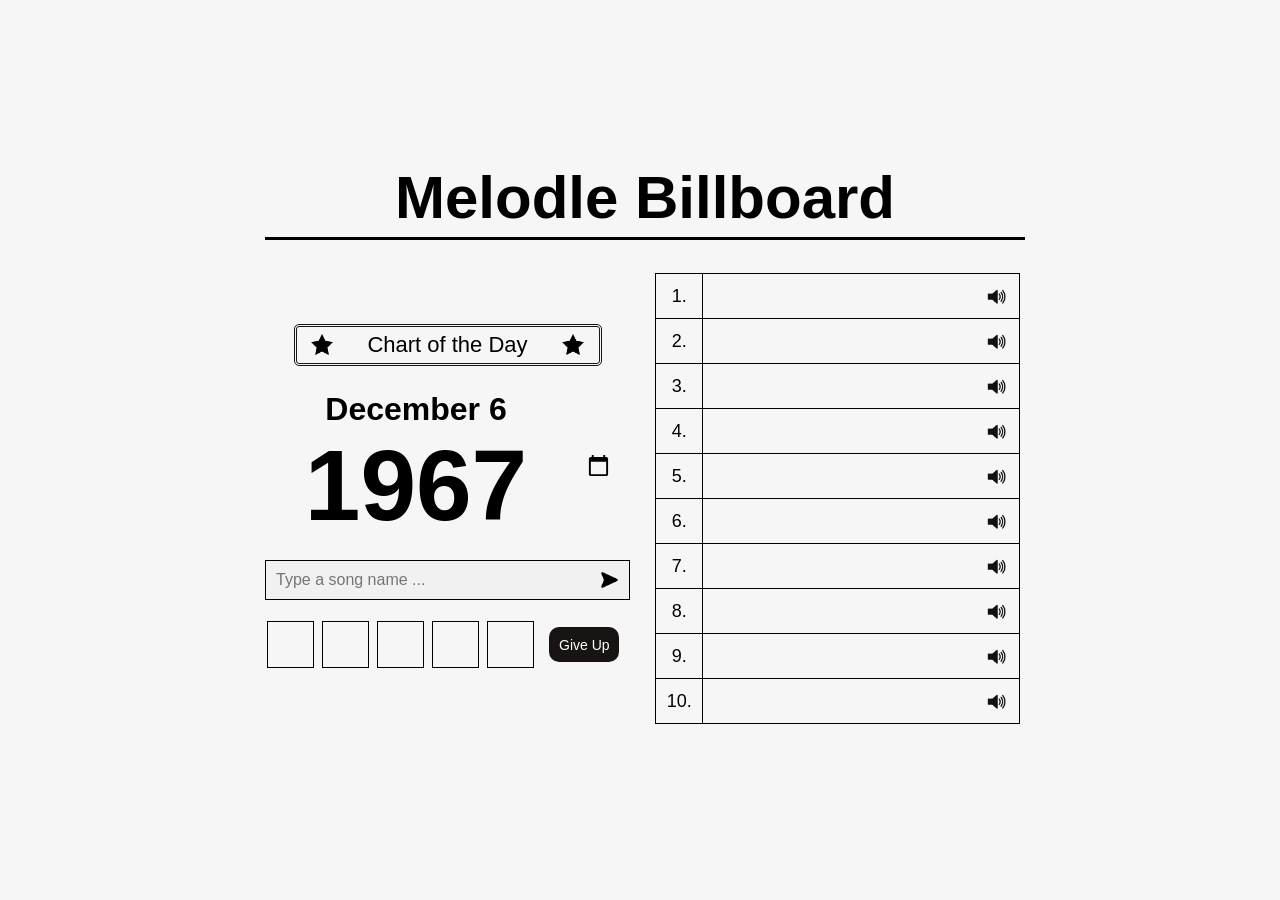
==== billboard.html @ 2ad63424 "put the arrow back where it belongs" ====
<html>

<head>
	<title>Melodle Billboard</title>
	<link rel="icon" type="image/x-icon" href="img/logo.png">
	<style>
		body {
			font-family: Helvetica;
			background-color: #f6f6f6;
			overscroll-behavior: none;
		}
		table {
			border-collapse: collapse;
			table-layout: fixed;
			width: 100%;

		}
		tr {
			height: 45px;
		}
		td,
		th {
			border: 1px solid #000000;
			font-size: 16px;
			padding: 5px;
		}
		a {
			cursor: pointer;
		}
		img {
			width: 35px;
			margin: auto;
			top: 5px;
			left: 5px;
			position: relative;
		}
		label {
			font-size: 13.5px;
		}
		.num-box {
			width: 10%;
			min-width: 50px;
			text-align: center;
			font-size: 18px;
		}
		.guess-box {
			padding-left: 2%;
			padding-right: 1%;
			text-align: left;
		}
		.switcher {
			display: inline-flex;
			flex-direction: row;
			padding: 10px;
			justify-content: space-between;
			flex-grow: 1;
			width: 50%;
			align-items: center;
		}
		#completed-text {
			margin: auto;
			font-size: 28px;
			text-align: center;
		}
		#header {
			display: grid;
			grid-template-columns: 4fr 1fr;
			width: 70%;
			left: 13%;
			position: relative;
			gap: 5px;
			margin-top: 3%;
			border: 1px solid black;
			padding-left: 2%;
			padding-right: 2%;
		}
		.checkboxes {
			display: grid;
			grid-template-columns: 1fr;
			padding-top: 1%;
		}
		.new-quiz-btn-container {
			display: grid;
			grid-template-columns: 1fr;
			gap: 5px;
			align-items: center;
			justify-items: center;
		}
		.newQuizBtn {
			margin-bottom: 10px;
		}
		.category-title {
			font-weight: bold;
		}
		.checkbox-category {
			display: grid;
			grid-template-columns: 1fr 1fr 1fr;
			gap: 2px;
			padding-top: 1%;
			padding-bottom: 1%;
		}
		.checkbox-set {
			display: grid;
			grid-template-columns: 0.5fr 3fr;
			align-items: center;
			gap: 5px;
		}
		.container {
			position: absolute;
			margin: auto;
			display: block;
			width: 750px;
			height: 90%;
			top: 50%;
			left: 50%;
			transform: translate(-50%, -50%);
			align-content: center;
		}
		.container-columns {
			display: grid;
			grid-template-columns: 1fr 1fr;
			gap: 20px;
			align-items: center;
		}
		.container-row {
			width: 100%;
			padding: 5px;
			justify-content: space-between;
			align-items: center;
		}
		#title-row {
			 border-bottom: solid;
		}
		#title {
			 font-size: 60px;
			 margin: auto;
			 text-align: center;
		}
		.wrong-answer {
			border: 1px solid black;
			width: 45px;
			height: 45px;
		}
		#new-quiz-section {
			position: absolute;
			border: 1px solid black;
			background: #D3CCCA;
			padding: 0px;
			z-index: 1;
			display: grid;
			grid-template-columns: 1fr;
			align-items: center;
			justify-items: center;
			font-size: 28px;
		}
		.dialog-visible {
			opacity: 1;
		}
		.dialog-invisible {
			visibility: hidden;
			opacity: 0;
			transition: visibility 0s 2s, opacity 2s linear;
		}
		.slider-container {
			display: grid;
			grid-template-columns: 1fr 4fr 1fr;
			gap: 5px;
			align-items: center;
			justify-items: center;
		}
		.slider {
			padding: 0;
		}
		.volume-icon {
			width: 22px;
			height: auto;
			position: static;
			cursor: pointer;
		}
		.container-columns {
			padding-top: 2%;
		}
		.container-column {
			height: min-content;
		}
		#main-section-0 {
			display: grid;
			grid-template-columns: 1fr 5fr 1fr;
			font-size: 22px;
			font-weight: 500;
			text-align: center;
			width: 80%;
			margin: auto;
			margin-bottom: 20px;
			border: 3px double #171717;
			border-radius: 5px;
		}
		#main-section-0 img {
			width: 22px;
			top: 0;
			left: 0;
		}
		#main-section-1 {
			padding-bottom: 3.5%;
			display: grid;
			grid-template-columns: 4fr 1fr;
			justify-items: center;
			position: relative;
			font-size: 32px;
			text-align: center;
			font-weight: 550;
		}
		#main-section-1 img {
			position: static;
		}
		#main-section-1 .active-button {
			cursor: pointer;
		}
		.quiz-year {
			font-size: 100px;
			font-weight: bold;
		}
		#main-section-2 {
			justify-items: center;
			position: relative;
			display: flex;
			padding: 5px 0;
		}
		#main-section-3 {
			display: grid;
			grid-template-columns: 4fr 1fr;
			position: relative;
			justify-items: center;
			justify-content: center;
			padding-top: 16px;
			gap: 15px;
			width: 95%;
			justify-self: center;
		}
		#wrong-answer-boxes {
			display: grid;
			grid-template-columns: repeat(5, 1fr);
			gap: 8px;
			justify-items: center;
		}
		#main-section-4 {
			padding-top: 5%;
			padding-bottom: 5%;
			margin: auto;
			position: relative;
		}
		#game-over-section-1 {
			font-size: 50px;
			text-align: center;
			display: none;
		}
		#game-over-section-2 {
			font-size: 30px;
			text-align: center;
			display: none;
		}
		/* Chrome, Safari, Edge, Opera -- to remove arrows*/
		input::-webkit-outer-spin-button,
		input::-webkit-inner-spin-button {
			-webkit-appearance: none;
			margin: 0;
		}
		/* Firefox */
		input[type=number] {
			-moz-appearance: textfield;
		}
		.submit {
			position: absolute;
			height: 16px;
			width: auto;
			left: 92%;
			top: 50%;
			transform: translate(0, -50%);
			cursor: pointer;
		}
		button {
			width: 70px;
			height: 35px;
			margin-left: 1%;
			margin-right: 1%;
			border-radius: 10px;
			border: 0;
			background: #191414;
			color: #fff;
			font-size: 14px;
			cursor: pointer;
		}
		button:hover {
			background: #515151;
		}
		button:disabled {
			background-color: #515151;
			cursor: auto;
		}
		label {
			white-space: nowrap;
		}
		#playBtn img {
			left: 0;
			top: 0;
		}
		.short-button {
			height: 110%;
			border-radius: 5px;
			padding: 4px;
		}
		.autocomplete {
			/*the container must be positioned relative:*/
			position: relative;
			display: inline-block;
			width: 100%;
		}
		input {
			border: 1px solid #000;
			background-color: #f1f1f1;
			padding: 10px 35px 10px 10px;
			font-size: 16px;
		}
		input[type=text] {
			background-color: #f1f1f1;
			width: 100%;
		}
		.autocomplete-items {
			position: absolute;
			border: 1px solid #d4d4d4;
			border-bottom: none;
			z-index: 99;
			/*position the autocomplete items to be the same width as the container:*/
			bottom: 100%;
			left: 0;
			right: 0;
			overflow-y: auto;
			max-height: 317px;
		}
		.autocomplete-items div {
			padding: 10px;
			cursor: pointer;
			background-color: #fff;
			border-bottom: 1px solid #d4d4d4;
		}
		.autocomplete-items div:hover {
			/*when hovering an item:*/
			background-color: #e9e9e9;
		}
		.autocomplete-active {
			/*when navigating through the items using the arrow keys:*/
			background-color: DodgerBlue !important;
			color: #ffffff;
		}
		.auto-container {
			width: 100%;
		}
		.inline-img {
			width: 19px;
			height: auto;
			position: static;
		}
		.answer-box {
			display: grid;
			grid-template-columns: 7fr 1fr;
			gap: 2px;
			align-items: center;
		}
		.hidden-item {
			display: none;
		}
		.date-picker {
			border: none;
			background: none;
			padding: 0;
		}
		.date-picker::-webkit-calendar-picker-indicator {
			cursor: pointer;
			height: 25px;
			width: 25px;
		}
		.date-picker::-webkit-datetime-edit {
			display: none;
		}
		#player-audio {
			padding: 0;
		}
	</style>
</head>

<body>
	<div class="container">
		<div class="container-row" id="title-row">
			<div id="title">
				<b>Melodle Billboard</b>
			</div>
		</div>
		<div class="container-columns" id="main-columns">
			<div class="container-column" id="main-column-1">
				<div class="container-row" id="main-section-0"> <!-- please don't @ me -->
					<img src="img/star.png">Chart of the Day<img src="img/star.png">
				</div>
				<div class="container-row" id="main-section-1">
					<div id="current_date"></div>
					<input type="date" class="date-picker" id="chart_date" min="1958-08-04"/>
				</div>
				<div class="container-row" id="main-section-2">
					<div class="auto-container" autocomplete="off">
						<div class="autocomplete">
							<input id="myInput" type="text" name="myInput" placeholder="Type a song name ...">
						</div>
					</div>
					<img class="submit" src="img/submit.png" onclick="checkAnswer()">
				</div>
				<div class="container-row" id="game-over-section-1">
					<b>GAME OVER</b>
				</div>
				<div class="container-row" id="game-over-section-2">
					24 of 30 songs identified.
				</div>
				<div class="container-row" id="main-section-3">
					<div id="wrong-answer-boxes">
						<div class="wrong-answer" id="wrong-answer-1"></div>
						<div class="wrong-answer" id="wrong-answer-2"></div>
						<div class="wrong-answer" id="wrong-answer-3"></div>
						<div class="wrong-answer" id="wrong-answer-4"></div>
						<div class="wrong-answer" id="wrong-answer-5"></div>
					</div>
					<button class="giveUpBtn" id="giveUpBtn" onclick="giveUp()">Give Up</button>
				</div>
			</div>
			<div class="container-column" id="main-column-2">
				<div class="container-row" id="main-section-4">
					<table>
						<tr>
							<td class="num-box" id="num1">1.</td>
							<td class="guess-box" id="guess1"></td>
						</tr>
						<tr>
							<td class="num-box" id="num2">2.</td>
							<td class="guess-box" id="guess2"></td>
						</tr>
						<tr>
							<td class="num-box" id="num3">3.</td>
							<td class="guess-box" id="guess3"></td>
						</tr>
						<tr>
							<td class="num-box" id="num4">4.</td>
							<td class="guess-box" id="guess4"></td>
						</tr>
						<tr>
							<td class="num-box" id="num5">5.</td>
							<td class="guess-box" id="guess5"></td>
						</tr>
						<tr>
							<td class="num-box" id="num6">6.</td>
							<td class="guess-box" id="guess6"></td>
						</tr>
						<tr>
							<td class="num-box" id="num7">7.</td>
							<td class="guess-box" id="guess7"></td>
						</tr>
						<tr>
							<td class="num-box" id="num8">8.</td>
							<td class="guess-box" id="guess8"></td>
						</tr>
						<tr>
							<td class="num-box" id="num9">9.</td>
							<td class="guess-box" id="guess9"></td>
						</tr>
						<tr>
							<td class="num-box" id="num10">10.</td>
							<td class="guess-box" id="guess10"></td>
						</tr>
					</table>
				</div>
			</div>
		</div>

		<div class="container-row" id="player-audio">
			<audio controls class="hidden-item" id="audio"></audio>
			<button class="hidden-item" id="hiddenPlayBtn"></button>
		</div>
	</div>

	<script type="text/javascript">
		var timestamps = [];
		var timer = 4000;
		var totalSongs = 10;
		var wrongAnswers = 0;
		var playing = false;
		var buffering = false;

		let timeRunning = null;
		let firstQuiz = true;

		let json_top10 = [];
		let dates = [];

		let date = new Date();
		let songs = [];
		let quizSongs = [ null, null, null, null, null, null, null, null, null, null ];
		let quizNames = [ null, null, null, null, null, null, null, null, null, null ];
		let quizLinks = [ null, null, null, null, null, null, null, null, null, null ];

		/*
		document.addEventListener('visibilitychange', function() {
			if (document.visibilityState == 'hidden') {
				document.getElementById("pause-button").click();
			}
		});
		*/

		document.addEventListener("DOMContentLoaded", async function() {
			try {
				const response = await fetch('./jsons/top_10s_linked.json');
				json_top10 = await response.json();
			}
			catch(error) {
				console.error('Error:', error);
			}

			try {
				const response = await fetch('./jsons/chart_dates.json');
				datesJSON = await response.json();
				dates = datesJSON.dates;
			}
			catch(error) {
				console.error('Error:', error);
			}

			chart_date.max = new Date().toLocaleDateString('fr-ca');
			
			for (const entry of json_top10)
			{
				if (!songs.includes(entry.title + ' - ' + entry.artist))
				{
					songs.push(entry.title + ' - ' + entry.artist)
				}
			}

			songs.sort(sortBySongName);
			autocomplete(document.getElementById("myInput"), songs);

			quizYear = getRandomNumberFromDate();
			quizDateStringy = '' + quizYear + '-' + (date.getMonth() + 1) + '-' + date.getDate();
			date = new Date(quizDateStringy);
			createTopTen();
		});

		audio.addEventListener("loadeddata", function() {
			if (playing)
			{
				startPlayback();
			}
			else
			{
				playClip();
			}
		});

		chart_date.onchange = function() {
			date = new Date(chart_date.value + "T00:00:00");
			document.getElementById("main-section-0").style.display = 'none';
			createTopTen();
		}

		/*
		document.getElementById("volume-slider").addEventListener("input", function(e) {
			setVolume();
		});

		function setVolume() {
			audio.volume = document.getElementById("volume-slider").value / 100;
		}

		function incrementVolume(i) {
			let slider = document.getElementById("volume-slider");
			
			let vol = parseInt(slider.value) + i;
			if (vol > slider.max)
			{
				vol = slider.max;
			}
			if (vol < slider.min)
			{
				vol = slider.min;
			}

			slider.value = vol;
			setVolume();
		}
		*/

		function loadAudio() {
			playing = true;
			clearTimeout(timeRunning);
			audio.src = quizLinks[songVal];
		}

		function startPlayback() {
			audio.currentTime = Math.min(timestamps[songVal], audio.duration - 4);
			audio.play();
			
			timeRunning = setTimeout(function() {
				if (songVal != totalSongs - 1)
				{
					incrementSong(1);
				}
				else
				{
					pausePlayback();
					incrementSong(-1 * (totalSongs - 1));
				}
			}, timer);
		}

		function loadClip(link, i) {
			songVal = i;
			playing = false;
			clearTimeout(timeRunning);
			audio.src = link;
		}

		function playClip() {
			audio.currentTime = Math.min(timestamps[songVal], audio.duration - 4);
			audio.play();
						
			timeRunning = setTimeout(function() {
				audio.pause();
			}, timer);
		}

		function pausePlayback() {
			clearTimeout(timeRunning);
			audio.pause();
			playing = false;
		}

		function incrementSong(i) {
			if (playing)
			{
				clearTimeout(timeRunning);
			}

			songVal = songVal + i;
			document.getElementById("currentSong").innerText = (songVal + 1) + " of " + totalSongs;

			if (playing)
			{
				loadAudio();				
			}
		}

		async function createTopTen() {
			resetHTML();

			let dateYear = '' + date.getFullYear();
			let dateMonth = date.toLocaleString('default', { month: 'long' });
			let dateDay = '' + date.getDate();

			current_date.innerHTML = dateMonth + " " + dateDay + "<br><div class='quiz-year'>" + dateYear + "</div>";

			let dateString = date.toISOString().split('T')[0];
			while (!dates.includes(dateString))
			{
				date.setDate(date.getDate() - 1);
				dateString = date.toISOString().split('T')[0];
			}

			for (const entry of json_top10)
			{
				if (entry.date == date.toISOString().split("T")[0])
				{
					quizSongs[entry.rank - 1] = entry;
					quizNames[entry.rank - 1] = entry.title + ' - ' + entry.artist;
					quizLinks[entry.rank - 1] = entry.link;
				}
			}
			
			for (let i = 0; i < quizSongs.length; i++)
			{
												// length of Spotify previews
				timestamps.push(Math.floor(Math.random() * (30 - (timer / 1000))));

				let songBox = document.getElementById("guess" + (i + 1));
				let songTitleBox = document.createElement("div");
				songTitleBox.classList.add('answer-box');
				let blankContainer = document.createElement("div");
				let blank = document.createElement("text");
				blank.id = "guessText" + (i + 1);

				const speakerIcon = document.createElement("img");
				speakerIcon.src = "img/speaker.png";
				speakerIcon.classList.add("inline-img");
				speakerIcon.style.cursor = "pointer";
				speakerIcon.onclick = function () {
					loadClip(quizSongs[i].link, i);
				};

				blankContainer.appendChild(blank);
				songTitleBox.appendChild(blankContainer);
				songTitleBox.appendChild(speakerIcon);

				songBox.appendChild(songTitleBox);
			}
		}

		function sortBySongName(a, b) {
			if (a[0].toLowerCase() === b[0].toLowerCase()) {
					return 0;
			}
			else {
				return (a[0].toLowerCase() < b[0].toLowerCase()) ? -1 : 1;
			}
		}

		function giveUp() {
			clearTimeout(timeRunning);
			audio.pause();

			let songsFound = totalSongs;

			for (let i = 0; i < totalSongs; i++)
			{
				let songTitleText = document.getElementById("guessText" + (i + 1));

				if (songTitleText.innerText == "")
				{
					songsFound--;

					songTitleText.innerText = quizNames[i];
					songTitleText.style.color = "red";
					songTitleText.style.fontWeight = "bold";
				}

				songTitleText.onclick = function () {
					songVal = i;
					document.getElementById("hiddenPlayBtn").click();
				};

				songTitleText.style.cursor = "pointer";
			}

			document.getElementById("game-over-section-1").style.display = 'block';
			document.getElementById("game-over-section-2").style.display = 'block';
			document.getElementById("main-section-2").style.display = 'none';
			document.getElementById("main-section-3").style.display = 'none';
			document.getElementById("game-over-section-2").innerText = "" + songsFound + " of " + totalSongs + " songs found.";
			document.getElementById("giveUpBtn").disabled = true;

			songVal = 0;
			document.getElementById("hiddenPlayBtn").click();
		}

		function checkAnswer() {
			input = document.getElementById('myInput').value;

			if (songs.includes(input))
			{
				document.getElementById('myInput').value = '';

				if (quizNames.includes(input))
				{
					document.getElementById("guessText" + (quizNames.indexOf(input) + 1)).innerText = input;
				}
				else
				{
					wrongAnswers++;
					let xImg = document.createElement("img");
					xImg.src = "img/x.png";
					document.getElementById("wrong-answer-" + wrongAnswers).appendChild(xImg);

					if (wrongAnswers == 5)
					{
						giveUp();
					}
				}
			}
		}

		function parseStringToJsonToArrays(str) {
			const fileJSON = JSON.parse(str.toString());

			tmpArr = [];

			for (let i of fileJSON)
			{
				if (i.trackLink)
				{
					tmpArr.push([i.title + " - " + i.artist, i.preview.replace("\\/", "/"), i.trackLink.replace("\\/", "/")]);
				}
			}

			return tmpArr;
		}

		function resetHTML() {
			audio.pause();
			clearTimeout(timeRunning);
			
			timestamps = [];
			
			wrongAnswers = 0;
			playing = false;

			for (let i = 1; i <= 5; i++)
			{
				document.getElementById("wrong-answer-" + i).innerHTML = "";
			}

			for (let i = 0; i < totalSongs; i++)
			{
				songBox = document.getElementById("guess" + (i + 1));
				songBox.innerHTML = "";
			}

			document.getElementById("game-over-section-1").style.display = 'none';
			document.getElementById("game-over-section-2").style.display = 'none';
			document.getElementById("main-section-2").style.display = 'flex';
			document.getElementById("main-section-3").style.display = 'grid';

			document.getElementById("giveUpBtn").disabled = false;
		}

		function generateSeededRandom(seed) {
			const x = Math.sin(seed++) * 10000;
			return x - Math.floor(x);
		}

		function getRandomNumberFromDate() {
			const now = new Date();
			let min = 1958;
			if (now.getMonth() < 7)
			{
				min = 1959;
			}
			let max = now.getFullYear();
			const date_string_int = Number("" + now.getFullYear() + now.getMonth() + now.getDate());
			
			const range = max - min;
			const random = generateSeededRandom(date_string_int);
			const random_year = Math.floor(random * (range + 1)) + min;

			return random_year;
		}

		function autocomplete(inp, arr) {
		/*the autocomplete function takes two arguments,
		the text field element and an array of possible autocompleted values:*/
			var currentFocus;
		/*execute a function when someone writes in the text field:*/
			inp.addEventListener("input", function(e) {
				var a, b, i, val = this.value;
			/*close any already open lists of autocompleted values*/
				closeAllLists();
				if (!val) { return false;}
				currentFocus = -1;
			/*create a DIV element that will contain the items (values):*/
				a = document.createElement("DIV");
				a.setAttribute("id", this.id + "autocomplete-list");
				a.setAttribute("class", "autocomplete-items");
			/*append the DIV element as a child of the autocomplete container:*/
				this.parentNode.appendChild(a);
			/*for each item in the array...*/
				searchResults = 0;
				for (i = 0; i < arr.length; i++) {
			/*check if the item starts with the same letters as the text field value:*/
					if (val.length >= 2 && arr[i].toUpperCase().includes(val.toUpperCase())) {
				/*create a DIV element for each matching element:*/
						b = document.createElement("DIV");
						index = arr[i].toUpperCase().indexOf(val.toUpperCase());
				/*make the matching letters bold:*/
						b.innerHTML = arr[i].substr(0,index);
						b.innerHTML += "<strong>" + arr[i].substr(index, val.length) + "</strong>";
						b.innerHTML += arr[i].substr(index+val.length);
				/*insert a input field that will hold the current array item's value:*/
						b.innerHTML += '<input type="hidden" value="' + arr[i].replaceAll('"', '&quot;') + '">';
				/*execute a function when someone clicks on the item value (DIV element):*/
						b.addEventListener("click", function(e) {
					/*insert the value for the autocomplete text field:*/
							inp.value = this.getElementsByTagName("input")[0].value;
					/*close the list of autocompleted values,
					(or any other open lists of autocompleted values:*/
							closeAllLists();
						});
						a.appendChild(b);

						searchResults++;
						/*if (searchResults == 10)
							i = arr.length;*/
					}
				}
			});
		/*execute a function presses a key on the keyboard:*/
			inp.addEventListener("keydown", function(e) {
				var x = document.getElementById(this.id + "autocomplete-list");
				if (x) x = x.getElementsByTagName("div");
				if (e.keyCode == 40) {
			/*If the arrow DOWN key is pressed,
			increase the currentFocus variable:*/
					currentFocus++;
			/*and and make the current item more visible:*/
					addActive(x);
			} else if (e.keyCode == 38) { //up
			/*If the arrow UP key is pressed,
			decrease the currentFocus variable:*/
				currentFocus--;
			/*and and make the current item more visible:*/
				addActive(x);
			} else if (e.keyCode == 13) {
			/*If the ENTER key is pressed, prevent the form from being submitted,*/
				e.preventDefault();
				if (currentFocus > -1) {
				/*and simulate a click on the "active" item:*/
					if (x) x[currentFocus].click();
				}
			}
		});
			function addActive(x) {
		/*a function to classify an item as "active":*/
				if (!x) return false;
		/*start by removing the "active" class on all items:*/
				removeActive(x);
				if (currentFocus >= x.length) currentFocus = 0;
				if (currentFocus < 0) currentFocus = (x.length - 1);
		/*add class "autocomplete-active":*/
				x[currentFocus].classList.add("autocomplete-active");
			}
			function removeActive(x) {
		/*a function to remove the "active" class from all autocomplete items:*/
				for (var i = 0; i < x.length; i++) {
					x[i].classList.remove("autocomplete-active");
				}
			}
			function closeAllLists(elmnt) {
		/*close all autocomplete lists in the document,
		except the one passed as an argument:*/
				var x = document.getElementsByClassName("autocomplete-items");
				for (var i = 0; i < x.length; i++) {
					if (elmnt != x[i] && elmnt != inp) {
						x[i].parentNode.removeChild(x[i]);
					}
				}
			}
			/*execute a function when someone clicks in the document:*/
			document.addEventListener("click", function (e) {
				closeAllLists(e.target);
			});
		}
	</script>
</body>
</html>
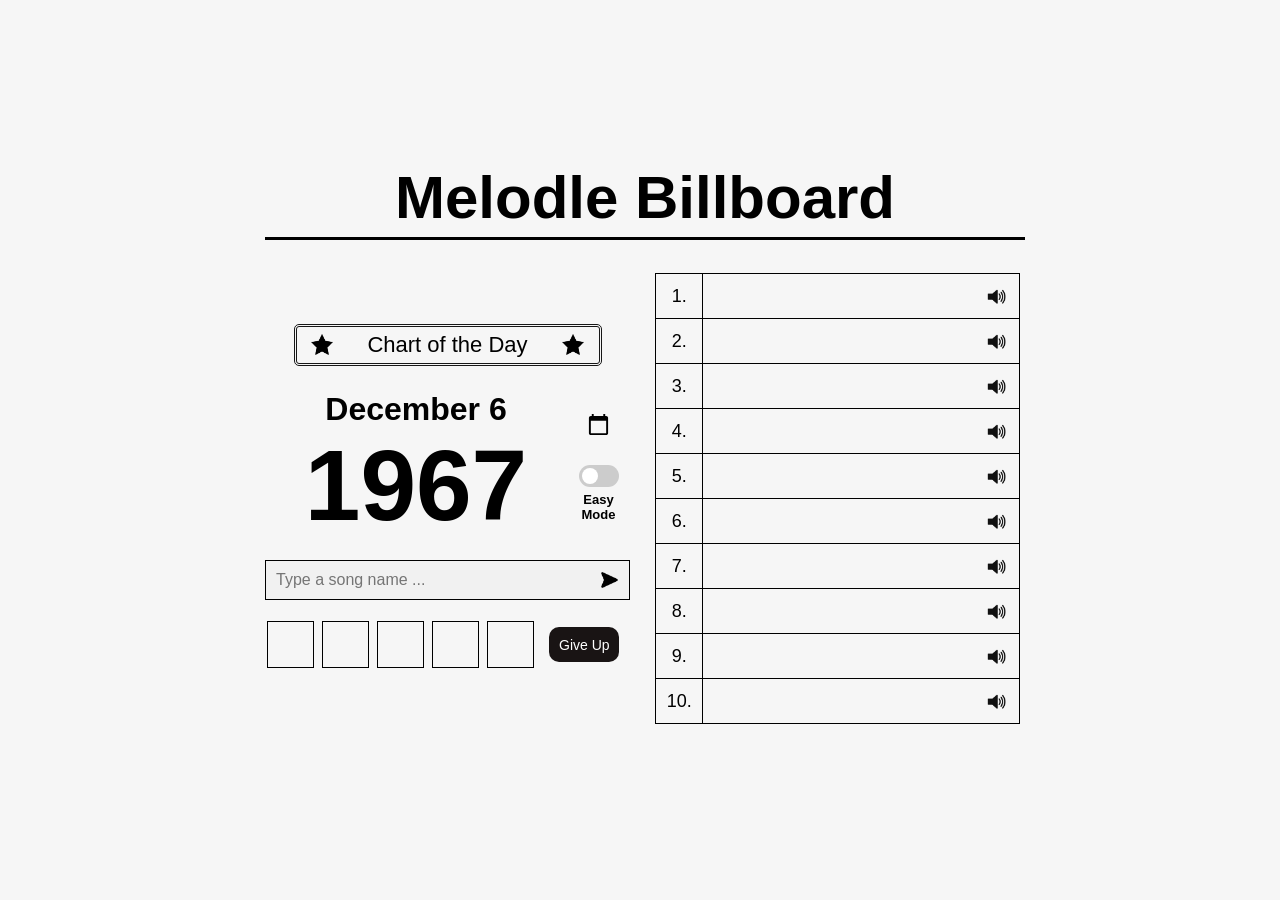
==== commit 28874dd3: "easy mode!" ====
--- a/billboard.html
+++ b/billboard.html
@@ -385,6 +385,75 @@
 		#player-audio {
 			padding: 0;
 		}
+		.modals {
+			display: grid;
+			grid-template-columns: 1fr;
+			justify-items: center;
+			align-items: center;
+			font-size: 13px;
+			line-height: 1.2;
+			gap: 25px;
+		}
+		.modals-subcontainer {
+			display: flex;
+			flex-direction: column;
+			gap: 5px;
+		}
+
+		/* this entire section is for the difficulty toggle */
+
+		/* The switch - the box around the slider */
+		.switch {
+			position: relative;
+			display: inline-block;
+			width: 40px;
+			height: 22px;
+		}
+		/* Hide default HTML checkbox */
+		.switch input {
+			opacity: 0;
+			width: 0;
+			height: 0;
+		}
+		/* The slider */
+		.slider {
+			position: absolute;
+			cursor: pointer;
+			top: 0;
+			left: 0;
+			right: 0;
+			bottom: 0;
+			background-color: #ccc;
+		}
+		.slider:before {
+			position: absolute;
+			content: "";
+			height: 16px;
+			width: 16px;
+			left: 3px;
+			bottom: 3px;
+			background-color: white;
+		}
+		input:checked + .slider {
+			background-color: #171717;
+		}
+		input:focus + .slider {
+			box-shadow: 0 0 1px #171717;
+		}
+		input:checked + .slider:before {
+			-webkit-transform: translateX(18px);
+			-ms-transform: translateX(18px);
+			transform: translateX(18px);
+		}
+		/* Rounded sliders */
+		.slider.round {
+			border-radius: 34px;
+		}
+		.slider.round:before {
+			border-radius: 50%;
+		}
+
+		/* end section for difficulty toggle */
 	</style>
 </head>
 
@@ -402,7 +471,18 @@
 				</div>
 				<div class="container-row" id="main-section-1">
 					<div id="current_date"></div>
-					<input type="date" class="date-picker" id="chart_date" min="1958-08-04"/>
+					<div class="modals">
+						<input type="date" class="date-picker" id="chart_date" min="1958-08-04"/>
+						<div class="modals-subcontainer">
+							<label class="switch">
+								<input type="checkbox" id="difficulty">
+								<span class="slider round"></span>
+							</label>
+							<div>
+								Easy<br>Mode
+							</div>
+						</div>
+					</div>
 				</div>
 				<div class="container-row" id="main-section-2">
 					<div class="auto-container" autocomplete="off">
@@ -623,12 +703,19 @@
 		}
 
 		function playClip() {
-			audio.currentTime = Math.min(timestamps[songVal], audio.duration - 4);
-			audio.play();
-						
-			timeRunning = setTimeout(function() {
-				audio.pause();
-			}, timer);
+			if (difficulty.checked)
+			{
+				audio.play();
+			}
+			else
+			{
+				audio.currentTime = Math.min(timestamps[songVal], audio.duration - 4);
+				audio.play();
+							
+				timeRunning = setTimeout(function() {
+					audio.pause();
+				}, timer);
+			}
 		}
 
 		function pausePlayback() {
@@ -680,7 +767,7 @@
 			
 			for (let i = 0; i < quizSongs.length; i++)
 			{
-												// length of Spotify previews
+															// length of Spotify previews
 				timestamps.push(Math.floor(Math.random() * (30 - (timer / 1000))));
 
 				let songBox = document.getElementById("guess" + (i + 1));
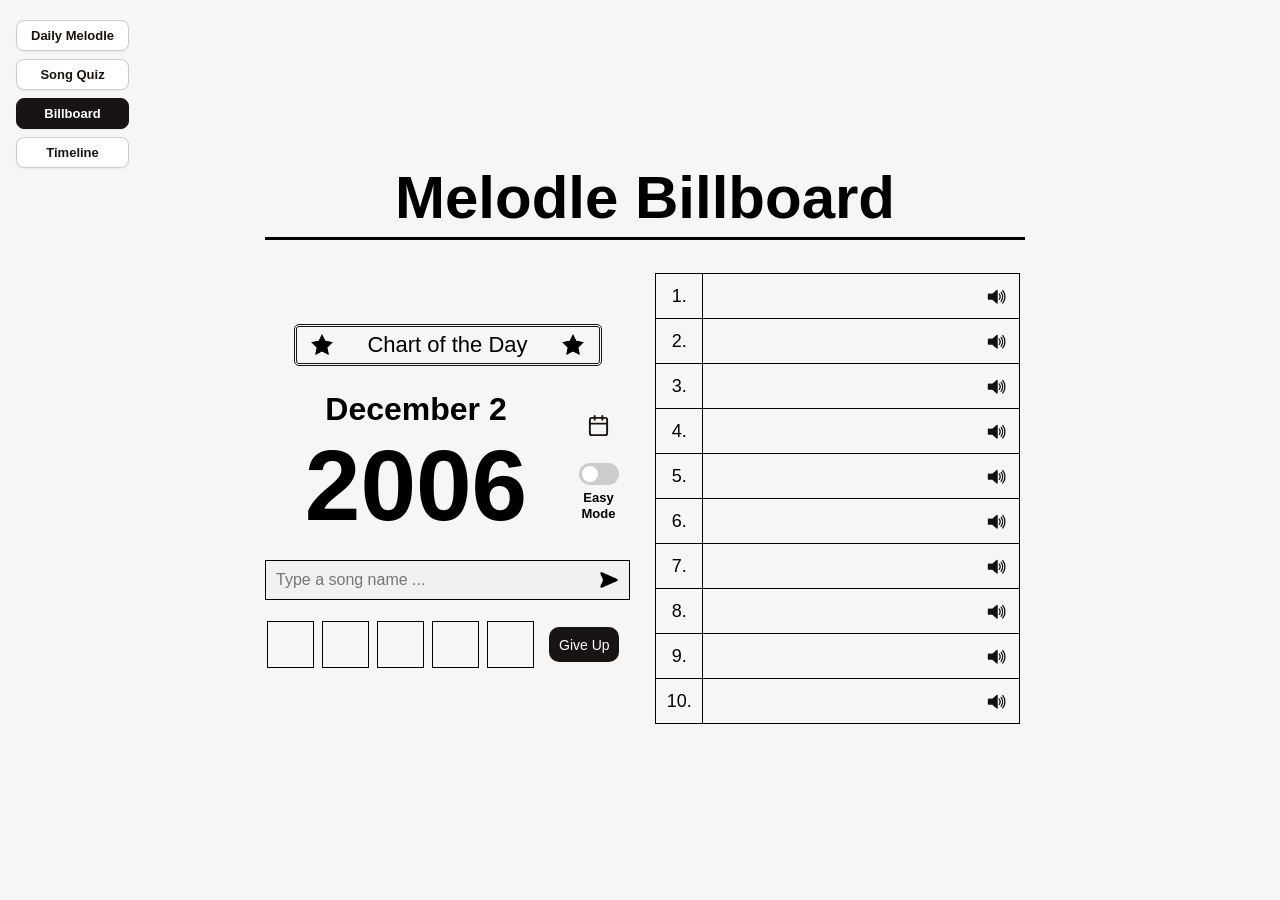
==== commit 14c01397: "bugfix updates" ====
--- a/billboard.html
+++ b/billboard.html
@@ -1,6 +1,8 @@
+<!DOCTYPE html>
 <html>
 
 <head>
+	<meta charset="UTF-8">
 	<title>Melodle Billboard</title>
 	<link rel="icon" type="image/x-icon" href="img/logo.png">
 	<style>
@@ -8,6 +10,11 @@
 			font-family: Helvetica;
 			background-color: #f6f6f6;
 			overscroll-behavior: none;
+			margin: 0;
+			min-height: 100vh;
+			display: flex;
+			padding: 5vh 16px;
+			box-sizing: border-box;
 		}
 		table {
 			border-collapse: collapse;
@@ -106,14 +113,10 @@
 			gap: 5px;
 		}
 		.container {
-			position: absolute;
+			position: relative;
 			margin: auto;
 			display: block;
 			width: 750px;
-			height: 90%;
-			top: 50%;
-			left: 50%;
-			transform: translate(-50%, -50%);
 			align-content: center;
 		}
 		.container-columns {
@@ -273,7 +276,9 @@
 			position: absolute;
 			height: 16px;
 			width: auto;
-			left: 92%;
+			left: auto;
+			right: 12px;
+			margin: 0;
 			top: 50%;
 			transform: translate(0, -50%);
 			cursor: pointer;
@@ -320,6 +325,7 @@
 			background-color: #f1f1f1;
 			padding: 10px 35px 10px 10px;
 			font-size: 16px;
+			box-sizing: border-box;
 		}
 		input[type=text] {
 			background-color: #f1f1f1;
@@ -359,6 +365,7 @@
 			width: 19px;
 			height: auto;
 			position: static;
+			cursor: pointer;
 		}
 		.answer-box {
 			display: grid;
@@ -369,18 +376,38 @@
 		.hidden-item {
 			display: none;
 		}
+		.date-picker-wrap {
+			position: relative;
+			display: inline-flex;
+			align-items: center;
+			justify-content: center;
+			width: 26px;
+			height: 26px;
+			overflow: hidden;
+		}
+		.date-picker-wrap:focus-within {
+			outline: 2px solid #191414;
+			outline-offset: 2px;
+			border-radius: 4px;
+		}
+		.date-picker-wrap svg {
+			width: 23px;
+			height: 23px;
+			pointer-events: none;
+		}
 		.date-picker {
+			-webkit-appearance: none;
+			appearance: none;
+			position: absolute;
+			top: 0;
+			left: 0;
+			width: 100%;
+			height: 100%;
+			opacity: 0;
+			cursor: pointer;
 			border: none;
-			background: none;
 			padding: 0;
-		}
-		.date-picker::-webkit-calendar-picker-indicator {
-			cursor: pointer;
-			height: 25px;
-			width: 25px;
-		}
-		.date-picker::-webkit-datetime-edit {
-			display: none;
+			margin: 0;
 		}
 		#player-audio {
 			padding: 0;
@@ -454,10 +481,61 @@
 		}
 
 		/* end section for difficulty toggle */
+		.mode-nav {
+			position: fixed;
+			top: 20px;
+			left: 16px;
+			display: flex;
+			flex-direction: column;
+			gap: 8px;
+			z-index: 100;
+			font-family: Helvetica, Arial, sans-serif;
+		}
+		.mode-nav a {
+			display: block;
+			padding: 7px 14px;
+			border-radius: 8px;
+			font-size: 13px;
+			font-weight: bold;
+			text-decoration: none;
+			text-align: center;
+			color: #191414;
+			background-color: #ffffff;
+			border: 1px solid #cccccc;
+			box-shadow: 0 1px 2px rgba(0, 0, 0, 0.06);
+			cursor: pointer;
+		}
+		.mode-nav a:hover {
+			background-color: #e8e8e8;
+		}
+		.mode-nav a.active {
+			background-color: #191414;
+			color: #ffffff;
+			border-color: #191414;
+		}
+		@media (max-width: 1260px) {
+			body {
+				flex-direction: column;
+				align-items: center;
+				gap: 16px;
+			}
+			.mode-nav {
+				position: static;
+				flex-direction: row;
+				flex-wrap: wrap;
+				justify-content: center;
+			}
+		}
 	</style>
 </head>
 
 <body>
+	<nav class="mode-nav">
+		<a href="index.html">Daily Melodle</a>
+		<a href="quiz.html">Song Quiz</a>
+		<a href="billboard.html" class="active">Billboard</a>
+		<a href="timeline.html">Timeline</a>
+	</nav>
 	<div class="container">
 		<div class="container-row" id="title-row">
 			<div id="title">
@@ -472,7 +550,7 @@
 				<div class="container-row" id="main-section-1">
 					<div id="current_date"></div>
 					<div class="modals">
-						<input type="date" class="date-picker" id="chart_date" min="1958-08-04"/>
+						<div class="date-picker-wrap" title="Pick a chart date"><svg viewBox="0 0 24 24" fill="none" stroke="#191414" stroke-width="2" stroke-linecap="round" stroke-linejoin="round"><rect x="3" y="4" width="18" height="18" rx="2" ry="2"></rect><line x1="16" y1="2" x2="16" y2="6"></line><line x1="8" y1="2" x2="8" y2="6"></line><line x1="3" y1="10" x2="21" y2="10"></line></svg><input type="date" class="date-picker" id="chart_date" min="1958-08-04" aria-label="Pick a chart date" title="Pick a chart date" onclick="if(this.showPicker)try{this.showPicker()}catch(e){}" onkeydown="if((event.key==='Enter'||event.key===' ')&&this.showPicker){event.preventDefault();try{this.showPicker()}catch(e){}}"/></div>
 						<div class="modals-subcontainer">
 							<label class="switch">
 								<input type="checkbox" id="difficulty">
@@ -488,9 +566,9 @@
 					<div class="auto-container" autocomplete="off">
 						<div class="autocomplete">
 							<input id="myInput" type="text" name="myInput" placeholder="Type a song name ...">
+							<img class="submit" src="img/submit.png" onclick="checkAnswer()">
 						</div>
 					</div>
-					<img class="submit" src="img/submit.png" onclick="checkAnswer()">
 				</div>
 				<div class="container-row" id="game-over-section-1">
 					<b>GAME OVER</b>
@@ -506,7 +584,7 @@
 						<div class="wrong-answer" id="wrong-answer-4"></div>
 						<div class="wrong-answer" id="wrong-answer-5"></div>
 					</div>
-					<button class="giveUpBtn" id="giveUpBtn" onclick="giveUp()">Give Up</button>
+					<button class="giveUpBtn" id="giveUpBtn" onclick="giveUp()" disabled>Give Up</button>
 				</div>
 			</div>
 			<div class="container-column" id="main-column-2">
@@ -559,7 +637,6 @@
 
 		<div class="container-row" id="player-audio">
 			<audio controls class="hidden-item" id="audio"></audio>
-			<button class="hidden-item" id="hiddenPlayBtn"></button>
 		</div>
 	</div>
 
@@ -568,20 +645,30 @@
 		var timer = 4000;
 		var totalSongs = 10;
 		var wrongAnswers = 0;
-		var playing = false;
-		var buffering = false;
 
 		let timeRunning = null;
-		let firstQuiz = true;
+		let playbackToken = 0;
+		let pendingLoadToken = -1;
+		let clipOriginSec = 0;
+		let clipEndTime = null;
+		let clipRafId = null;
+		let clipPlaying = false;
 
 		let json_top10 = [];
 		let dates = [];
 
 		let date = new Date();
+		let activeChartDateStr = "";
+		let dailyChartDateStr = "";
 		let songs = [];
+		let songLinkByName = new Map();
+		let namesByLink = new Map();
+		let guessedSongs = new Set();
 		let quizSongs = [ null, null, null, null, null, null, null, null, null, null ];
 		let quizNames = [ null, null, null, null, null, null, null, null, null, null ];
 		let quizLinks = [ null, null, null, null, null, null, null, null, null, null ];
+
+		let songVal = -1;
 
 		/*
 		document.addEventListener('visibilitychange', function() {
@@ -593,7 +680,7 @@
 
 		document.addEventListener("DOMContentLoaded", async function() {
 			try {
-				const response = await fetch('./jsons/top_10s_linked.json');
+				const response = await fetch('./jsons/data/top_10s_linked.json');
 				json_top10 = await response.json();
 			}
 			catch(error) {
@@ -601,7 +688,7 @@
 			}
 
 			try {
-				const response = await fetch('./jsons/chart_dates.json');
+				const response = await fetch('./jsons/data/chart_dates.json');
 				datesJSON = await response.json();
 				dates = datesJSON.dates;
 			}
@@ -609,13 +696,28 @@
 				console.error('Error:', error);
 			}
 
-			chart_date.max = new Date().toLocaleDateString('fr-ca');
+			chart_date.max = dates.length ? dates[dates.length - 1] : formatLocalDate(new Date());
 			
+			const seenSongNames = new Set();
 			for (const entry of json_top10)
 			{
-				if (!songs.includes(entry.title + ' - ' + entry.artist))
-				{
-					songs.push(entry.title + ' - ' + entry.artist)
+				const fullName = entry.title + ' - ' + entry.artist;
+				if (!seenSongNames.has(fullName))
+				{
+					seenSongNames.add(fullName);
+					songs.push(fullName);
+				}
+				if (entry.link)
+				{
+					if (!songLinkByName.has(fullName))
+					{
+						songLinkByName.set(fullName, entry.link);
+					}
+					if (!namesByLink.has(entry.link))
+					{
+						namesByLink.set(entry.link, new Set());
+					}
+					namesByLink.get(entry.link).add(fullName);
 				}
 			}
 
@@ -623,123 +725,225 @@
 			autocomplete(document.getElementById("myInput"), songs);
 
 			quizYear = getRandomNumberFromDate();
-			quizDateStringy = '' + quizYear + '-' + (date.getMonth() + 1) + '-' + date.getDate();
-			date = new Date(quizDateStringy);
+			date = new Date(quizYear, date.getMonth(), date.getDate());
 			createTopTen();
 		});
 
-		audio.addEventListener("loadeddata", function() {
-			if (playing)
-			{
-				startPlayback();
+		audio.addEventListener("loadedmetadata", function() {
+			const token = pendingLoadToken;
+			pendingLoadToken = -1;
+			if (token !== playbackToken) return;
+			playClip(token);
+		});
+
+		audio.addEventListener("timeupdate", function() {
+			if (clipEndTime !== null && !audio.paused && !audio.seeking && audio.currentTime >= clipEndTime)
+			{
+				pausePlayback();
+				if (songVal != -1) flipIcons(false);
+			}
+		});
+
+		audio.addEventListener("ended", function() {
+			clipPlaying = false;
+			cancelClipMonitor();
+			if (songVal != -1) flipIcons(false);
+		});
+
+		audio.addEventListener("error", function() {
+			if (audio.getAttribute("src"))
+			{
+				pausePlayback();
+				if (songVal != -1) flipIcons(false);
+			}
+		});
+
+		audio.addEventListener("pause", function() {
+			if (pendingLoadToken === -1 && clipPlaying && !audio.ended && !audio.seeking)
+			{
+				pausePlayback();
+				if (songVal != -1) flipIcons(false);
+			}
+		});
+
+		difficulty.addEventListener("change", function() {
+			if (songVal === -1 || audio.paused) return;
+			if (difficulty.checked)
+			{
+				clipEndTime = null;
+				if (clipRafId !== null)
+				{
+					cancelAnimationFrame(clipRafId);
+					clipRafId = null;
+				}
 			}
 			else
 			{
-				playClip();
+				const clipSec = timer / 1000;
+				const dur = (isFinite(audio.duration) && audio.duration > 0) ? audio.duration : 30;
+				const endSec = Math.min(clipOriginSec + clipSec, dur - 0.03);
+				if (audio.currentTime < endSec)
+				{
+					clipEndTime = endSec;
+					if (clipRafId !== null)
+					{
+						cancelAnimationFrame(clipRafId);
+						clipRafId = null;
+					}
+					monitorClipProgress(playbackToken);
+				}
+				else
+				{
+					pausePlayback();
+					flipIcons(false);
+				}
 			}
 		});
 
+		function formatLocalDate(d) {
+			const yr = d.getFullYear();
+			const mo = String(d.getMonth() + 1).padStart(2, '0');
+			const dy = String(d.getDate()).padStart(2, '0');
+			return `${yr}-${mo}-${dy}`;
+		}
+
 		chart_date.onchange = function() {
-			date = new Date(chart_date.value + "T00:00:00");
-			document.getElementById("main-section-0").style.display = 'none';
+			if (!chart_date.value || !dates.length) return;
+			const parts = chart_date.value.split('-');
+			const picked = new Date(Number(parts[0]), Number(parts[1]) - 1, Number(parts[2]));
+			if (isNaN(picked.getTime())) return;
+			date = picked;
 			createTopTen();
 		}
 
-		/*
-		document.getElementById("volume-slider").addEventListener("input", function(e) {
-			setVolume();
-		});
-
-		function setVolume() {
-			audio.volume = document.getElementById("volume-slider").value / 100;
-		}
-
-		function incrementVolume(i) {
-			let slider = document.getElementById("volume-slider");
-			
-			let vol = parseInt(slider.value) + i;
-			if (vol > slider.max)
-			{
-				vol = slider.max;
-			}
-			if (vol < slider.min)
-			{
-				vol = slider.min;
-			}
-
-			slider.value = vol;
-			setVolume();
-		}
-		*/
-
-		function loadAudio() {
-			playing = true;
+		function flipIcons(startingPlayback = true) {
+			if (songVal < 0) return;
+			document.getElementById("pauseBtn" + (songVal + 1)).style.display = startingPlayback ? '' : 'none';
+			document.getElementById("speaker" + (songVal + 1)).style.display = startingPlayback ? 'none' : '';
+		}
+
+		function cancelClipMonitor() {
+			playbackToken++;
+			clipEndTime = null;
+			if (clipRafId !== null)
+			{
+				cancelAnimationFrame(clipRafId);
+				clipRafId = null;
+			}
 			clearTimeout(timeRunning);
-			audio.src = quizLinks[songVal];
-		}
-
-		function startPlayback() {
-			audio.currentTime = Math.min(timestamps[songVal], audio.duration - 4);
-			audio.play();
-			
-			timeRunning = setTimeout(function() {
-				if (songVal != totalSongs - 1)
-				{
-					incrementSong(1);
-				}
-				else
+			timeRunning = null;
+		}
+
+		function monitorClipProgress(token) {
+			if (token !== playbackToken || clipEndTime === null)
+			{
+				return;
+			}
+			if (!audio.paused && !audio.seeking && audio.currentTime >= clipEndTime)
+			{
+				pausePlayback();
+				if (songVal != -1) flipIcons(false);
+				return;
+			}
+			clipRafId = requestAnimationFrame(function() {
+				monitorClipProgress(token);
+			});
+		}
+
+		function loadClip(link, i) {
+			if (songVal != -1 && songVal != i)
+			{
+				flipIcons(false);
+			}
+
+			cancelClipMonitor();
+			pendingLoadToken = playbackToken;
+			songVal = i;
+			flipIcons(true);
+			audio.src = link;
+			audio.load();
+		}
+
+		function playClip(token) {
+			if (token !== playbackToken) return;
+			flipIcons(true);
+			const onPlayError = function(err) {
+				if (token === playbackToken && (!err || err.name !== "AbortError"))
 				{
 					pausePlayback();
-					incrementSong(-1 * (totalSongs - 1));
-				}
-			}, timer);
-		}
-
-		function loadClip(link, i) {
-			songVal = i;
-			playing = false;
-			clearTimeout(timeRunning);
-			audio.src = link;
-		}
-
-		function playClip() {
+					if (songVal != -1) flipIcons(false);
+				}
+			};
+
 			if (difficulty.checked)
 			{
-				audio.play();
+				clipOriginSec = 0;
+				clipEndTime = null;
+				clipPlaying = true;
+				const playPromise = audio.play();
+				if (playPromise && typeof playPromise.catch === "function")
+				{
+					playPromise.catch(onPlayError);
+				}
 			}
 			else
 			{
-				audio.currentTime = Math.min(timestamps[songVal], audio.duration - 4);
-				audio.play();
-							
-				timeRunning = setTimeout(function() {
-					audio.pause();
-				}, timer);
+				const clipSec = timer / 1000;
+				const dur = (isFinite(audio.duration) && audio.duration > 0) ? audio.duration : 30;
+				const maxStart = Math.max(0, dur - clipSec);
+				const startSec = Math.min(timestamps[songVal] || 0, maxStart);
+				clipOriginSec = startSec;
+				clipEndTime = Math.min(startSec + clipSec, dur - 0.03);
+
+				audio.currentTime = startSec;
+				clipPlaying = true;
+				const playPromise = audio.play();
+				if (playPromise && typeof playPromise.catch === "function")
+				{
+					playPromise.catch(onPlayError);
+				}
+				monitorClipProgress(token);
 			}
 		}
 
 		function pausePlayback() {
-			clearTimeout(timeRunning);
+			clipPlaying = false;
+			cancelClipMonitor();
+			pendingLoadToken = -1;
 			audio.pause();
-			playing = false;
-		}
-
-		function incrementSong(i) {
-			if (playing)
-			{
-				clearTimeout(timeRunning);
-			}
-
-			songVal = songVal + i;
-			document.getElementById("currentSong").innerText = (songVal + 1) + " of " + totalSongs;
-
-			if (playing)
-			{
-				loadAudio();				
-			}
 		}
 
 		async function createTopTen() {
+			if (!dates.length || isNaN(date.getTime())) return;
+
+			const minDateStr = dates[0];
+			const maxDateStr = dates[dates.length - 1];
+			let dateString = formatLocalDate(date);
+			if (dateString < minDateStr)
+			{
+				const minParts = minDateStr.split('-');
+				date = new Date(Number(minParts[0]), Number(minParts[1]) - 1, Number(minParts[2]));
+				dateString = minDateStr;
+			}
+			else if (dateString > maxDateStr)
+			{
+				const maxParts = maxDateStr.split('-');
+				date = new Date(Number(maxParts[0]), Number(maxParts[1]) - 1, Number(maxParts[2]));
+				dateString = maxDateStr;
+			}
+			while (!dates.includes(dateString) && dateString > minDateStr)
+			{
+				date.setDate(date.getDate() - 1);
+				dateString = formatLocalDate(date);
+			}
+			chart_date.value = dateString;
+			if (dateString === activeChartDateStr) return;
+			activeChartDateStr = dateString;
+			if (!dailyChartDateStr)
+			{
+				dailyChartDateStr = dateString;
+			}
+			document.getElementById("main-section-0").style.display = (dateString === dailyChartDateStr) ? '' : 'none';
 			resetHTML();
 
 			let dateYear = '' + date.getFullYear();
@@ -748,96 +952,162 @@
 
 			current_date.innerHTML = dateMonth + " " + dateDay + "<br><div class='quiz-year'>" + dateYear + "</div>";
 
-			let dateString = date.toISOString().split('T')[0];
-			while (!dates.includes(dateString))
-			{
-				date.setDate(date.getDate() - 1);
-				dateString = date.toISOString().split('T')[0];
-			}
-
+			const seenEntries = new Set();
+			const weekEntries = [];
 			for (const entry of json_top10)
 			{
-				if (entry.date == date.toISOString().split("T")[0])
-				{
-					quizSongs[entry.rank - 1] = entry;
-					quizNames[entry.rank - 1] = entry.title + ' - ' + entry.artist;
-					quizLinks[entry.rank - 1] = entry.link;
+				if (entry.date == dateString)
+				{
+					const entryKey = entry.rank + "\t" + entry.title + "\t" + entry.artist;
+					if (!seenEntries.has(entryKey))
+					{
+						seenEntries.add(entryKey);
+						weekEntries.push(entry);
+					}
+				}
+			}
+			weekEntries.sort(function(a, b) { return a.rank - b.rank; });
+
+			if (weekEntries.length >= totalSongs)
+			{
+				for (let i = 0; i < totalSongs; i++)
+				{
+					const entry = weekEntries[i];
+					quizSongs[i] = entry;
+					quizNames[i] = entry.title + ' - ' + entry.artist;
+					quizLinks[i] = entry.link;
+					document.getElementById("num" + (i + 1)).innerText = entry.rank + ".";
+				}
+			}
+			else
+			{
+				const overflow = [];
+				for (const entry of weekEntries)
+				{
+					const idx = entry.rank - 1;
+					if (idx >= 0 && idx < totalSongs && quizSongs[idx] === null)
+					{
+						quizSongs[idx] = entry;
+						quizNames[idx] = entry.title + ' - ' + entry.artist;
+						quizLinks[idx] = entry.link;
+						document.getElementById("num" + (idx + 1)).innerText = entry.rank + ".";
+					}
+					else
+					{
+						overflow.push(entry);
+					}
+				}
+				for (const entry of overflow)
+				{
+					const openIdx = quizSongs.indexOf(null);
+					if (openIdx !== -1)
+					{
+						quizSongs[openIdx] = entry;
+						quizNames[openIdx] = entry.title + ' - ' + entry.artist;
+						quizLinks[openIdx] = entry.link;
+						document.getElementById("num" + (openIdx + 1)).innerText = entry.rank + ".";
+					}
 				}
 			}
 			
+			const chartRng = createSeededRng(Number(dateString.replace(/-/g, '')));
 			for (let i = 0; i < quizSongs.length; i++)
 			{
 															// length of Spotify previews
-				timestamps.push(Math.floor(Math.random() * (30 - (timer / 1000))));
-
-				let songBox = document.getElementById("guess" + (i + 1));
-				let songTitleBox = document.createElement("div");
+				timestamps.push(Math.floor(chartRng() * (30 - (timer / 1000))));
+
+				const songBox = document.getElementById("guess" + (i + 1));
+				const songTitleBox = document.createElement("div");
 				songTitleBox.classList.add('answer-box');
-				let blankContainer = document.createElement("div");
-				let blank = document.createElement("text");
+				songTitleBox.id = "answerBox" + (i + 1);
+				const blankContainer = document.createElement("div");
+				const blank = document.createElement("text");
 				blank.id = "guessText" + (i + 1);
 
 				const speakerIcon = document.createElement("img");
 				speakerIcon.src = "img/speaker.png";
 				speakerIcon.classList.add("inline-img");
-				speakerIcon.style.cursor = "pointer";
-				speakerIcon.onclick = function () {
-					loadClip(quizSongs[i].link, i);
+				speakerIcon.id = "speaker" + (i + 1);
+				if (quizSongs[i] && quizSongs[i].link)
+				{
+					speakerIcon.onclick = function () {
+						loadClip(quizSongs[i].link, i);
+					};
+				}
+				else
+				{
+					speakerIcon.style.opacity = "0.3";
+					speakerIcon.style.cursor = "not-allowed";
+					speakerIcon.title = "No audio preview available";
+					if (quizSongs[i])
+					{
+						blank.innerText = quizNames[i];
+						blank.style.color = "#888";
+						blank.title = "No audio preview available";
+						guessedSongs.add(quizNames[i]);
+					}
+				}
+
+				const pauseBtn = document.createElement("img");
+				pauseBtn.id = "pauseBtn" + (i + 1);
+				pauseBtn.src = "img/clear_pause.png";
+				pauseBtn.classList.add("inline-img");
+				pauseBtn.onclick = function () {
+					flipIcons(false);
+					pausePlayback();
 				};
+				pauseBtn.style.display = 'none';
 
 				blankContainer.appendChild(blank);
 				songTitleBox.appendChild(blankContainer);
 				songTitleBox.appendChild(speakerIcon);
+				songTitleBox.appendChild(pauseBtn);
 
 				songBox.appendChild(songTitleBox);
 			}
 		}
 
 		function sortBySongName(a, b) {
-			if (a[0].toLowerCase() === b[0].toLowerCase()) {
-					return 0;
-			}
-			else {
-				return (a[0].toLowerCase() < b[0].toLowerCase()) ? -1 : 1;
-			}
+			return a.localeCompare(b, undefined, { sensitivity: 'base' });
 		}
 
 		function giveUp() {
-			clearTimeout(timeRunning);
-			audio.pause();
-
-			let songsFound = totalSongs;
+			if (!quizSongs.some(Boolean)) return;
+			pausePlayback();
+			if (songVal != -1)
+			{
+				flipIcons(false);
+			}
+			let validSongs = 0;
+			let songsFound = 0;
 
 			for (let i = 0; i < totalSongs; i++)
 			{
+				if (!quizSongs[i] || !quizSongs[i].link) continue;
+				validSongs++;
 				let songTitleText = document.getElementById("guessText" + (i + 1));
 
 				if (songTitleText.innerText == "")
 				{
-					songsFound--;
-
 					songTitleText.innerText = quizNames[i];
 					songTitleText.style.color = "red";
 					songTitleText.style.fontWeight = "bold";
 				}
-
-				songTitleText.onclick = function () {
-					songVal = i;
-					document.getElementById("hiddenPlayBtn").click();
-				};
+				else
+				{
+					songsFound++;
+				}
 
 				songTitleText.style.cursor = "pointer";
 			}
 
+			document.getElementById("game-over-section-1").innerHTML = (validSongs > 0 && songsFound === validSongs) ? "<b>YOU WIN</b>" : "<b>GAME OVER</b>";
 			document.getElementById("game-over-section-1").style.display = 'block';
 			document.getElementById("game-over-section-2").style.display = 'block';
 			document.getElementById("main-section-2").style.display = 'none';
 			document.getElementById("main-section-3").style.display = 'none';
-			document.getElementById("game-over-section-2").innerText = "" + songsFound + " of " + totalSongs + " songs found.";
+			document.getElementById("game-over-section-2").innerText = "" + songsFound + " of " + validSongs + " songs found.";
 			document.getElementById("giveUpBtn").disabled = true;
-
-			songVal = 0;
-			document.getElementById("hiddenPlayBtn").click();
 		}
 
 		function checkAnswer() {
@@ -846,10 +1116,74 @@
 			if (songs.includes(input))
 			{
 				document.getElementById('myInput').value = '';
-
-				if (quizNames.includes(input))
-				{
-					document.getElementById("guessText" + (quizNames.indexOf(input) + 1)).innerText = input;
+				if (guessedSongs.has(input))
+				{
+					return;
+				}
+				guessedSongs.add(input);
+
+				let matchIdx = quizNames.indexOf(input);
+				if (matchIdx === -1)
+				{
+					const guessedLink = songLinkByName.get(input);
+					if (guessedLink)
+					{
+						for (let i = 0; i < totalSongs; i++)
+						{
+							if (quizSongs[i] && quizSongs[i].link === guessedLink && document.getElementById("guessText" + (i + 1)).innerText == "")
+							{
+								matchIdx = i;
+								break;
+							}
+						}
+					}
+				}
+				if (matchIdx !== -1)
+				{
+					const matchedName = quizNames[matchIdx];
+					guessedSongs.add(matchedName);
+					document.getElementById("guessText" + (matchIdx + 1)).innerText = matchedName;
+					const matchedLink = quizSongs[matchIdx] && quizSongs[matchIdx].link;
+					if (matchedLink && namesByLink.has(matchedLink))
+					{
+						let anotherRowUsesLink = false;
+						for (let j = 0; j < totalSongs; j++)
+						{
+							if (j !== matchIdx && quizSongs[j] && quizSongs[j].link === matchedLink && document.getElementById("guessText" + (j + 1)).innerText == "")
+							{
+								anotherRowUsesLink = true;
+								break;
+							}
+						}
+						if (!anotherRowUsesLink)
+						{
+							namesByLink.get(matchedLink).forEach(function(siblingName) {
+								guessedSongs.add(siblingName);
+							});
+						}
+					}
+
+					l1: while (true)
+					{
+						for (let i = 0; i < totalSongs; i++)
+						{
+							if (quizSongs[i] && document.getElementById("guessText" + (i + 1)).innerText == "")
+							{
+								break l1;
+							}
+						}
+
+						pausePlayback();
+						if (songVal != -1) flipIcons(false);
+						document.getElementById("game-over-section-1").innerHTML = "<b>YOU WIN</b>";
+						document.getElementById("game-over-section-1").style.display = 'block';
+						document.getElementById("game-over-section-2").style.display = 'block';
+						document.getElementById("main-section-2").style.display = 'none';
+						document.getElementById("main-section-3").style.display = 'none';
+						document.getElementById("game-over-section-2").innerText = "All songs found!";
+						document.getElementById("giveUpBtn").disabled = true;
+						break
+					}
 				}
 				else
 				{
@@ -883,21 +1217,32 @@
 		}
 
 		function resetHTML() {
+			clipPlaying = false;
+			cancelClipMonitor();
+			pendingLoadToken = -1;
 			audio.pause();
-			clearTimeout(timeRunning);
+			songVal = -1;
 			
 			timestamps = [];
 			
 			wrongAnswers = 0;
-			playing = false;
+			guessedSongs.clear();
+
+			document.getElementById("myInput").value = "";
+			document.querySelectorAll(".autocomplete-items").forEach(function(el) { el.remove(); });
 
 			for (let i = 1; i <= 5; i++)
 			{
 				document.getElementById("wrong-answer-" + i).innerHTML = "";
 			}
 
+			quizSongs = [ null, null, null, null, null, null, null, null, null, null ];
+			quizNames = [ null, null, null, null, null, null, null, null, null, null ];
+			quizLinks = [ null, null, null, null, null, null, null, null, null, null ];
+
 			for (let i = 0; i < totalSongs; i++)
 			{
+				document.getElementById("num" + (i + 1)).innerText = (i + 1) + ".";
 				songBox = document.getElementById("guess" + (i + 1));
 				songBox.innerHTML = "";
 			}
@@ -910,20 +1255,37 @@
 			document.getElementById("giveUpBtn").disabled = false;
 		}
 
+		function createSeededRng(initialSeed) {
+			let s = initialSeed | 0;
+			return function() {
+				s = (s + 0x6D2B79F5) | 0;
+				let t = Math.imul(s ^ (s >>> 15), 1 | s);
+				t = (t + Math.imul(t ^ (t >>> 7), 61 | t)) ^ t;
+				return ((t ^ (t >>> 14)) >>> 0) / 4294967296;
+			};
+		}
+
 		function generateSeededRandom(seed) {
-			const x = Math.sin(seed++) * 10000;
-			return x - Math.floor(x);
+			return createSeededRng(seed)();
 		}
 
 		function getRandomNumberFromDate() {
 			const now = new Date();
 			let min = 1958;
-			if (now.getMonth() < 7)
+			if (now.getMonth() < 7 || (now.getMonth() === 7 && now.getDate() < 4))
 			{
 				min = 1959;
 			}
 			let max = now.getFullYear();
-			const date_string_int = Number("" + now.getFullYear() + now.getMonth() + now.getDate());
+			if (dates.length)
+			{
+				const lastDateStr = dates[dates.length - 1];
+				const lastParts = lastDateStr.split('-');
+				const lastYear = Number(lastParts[0]);
+				const candidateThisLastYear = formatLocalDate(new Date(lastYear, now.getMonth(), now.getDate()));
+				max = (candidateThisLastYear <= lastDateStr) ? lastYear : (lastYear - 1);
+			}
+			const date_string_int = now.getFullYear() * 10000 + (now.getMonth() + 1) * 100 + now.getDate();
 			
 			const range = max - min;
 			const random = generateSeededRandom(date_string_int);
@@ -933,107 +1295,97 @@
 		}
 
 		function autocomplete(inp, arr) {
-		/*the autocomplete function takes two arguments,
-		the text field element and an array of possible autocompleted values:*/
-			var currentFocus;
-		/*execute a function when someone writes in the text field:*/
+			if (inp._autocompleteAbort)
+			{
+				inp._autocompleteAbort.abort();
+			}
+			const ac = new AbortController();
+			inp._autocompleteAbort = ac;
+			const sig = { signal: ac.signal };
+
+			var currentFocus = -1;
 			inp.addEventListener("input", function(e) {
-				var a, b, i, val = this.value;
-			/*close any already open lists of autocompleted values*/
+				var a = null, b, i, val = this.value;
 				closeAllLists();
-				if (!val) { return false;}
 				currentFocus = -1;
-			/*create a DIV element that will contain the items (values):*/
-				a = document.createElement("DIV");
-				a.setAttribute("id", this.id + "autocomplete-list");
-				a.setAttribute("class", "autocomplete-items");
-			/*append the DIV element as a child of the autocomplete container:*/
-				this.parentNode.appendChild(a);
-			/*for each item in the array...*/
+				if (!val || val.length < 2) { return false; }
 				searchResults = 0;
 				for (i = 0; i < arr.length; i++) {
-			/*check if the item starts with the same letters as the text field value:*/
-					if (val.length >= 2 && arr[i].toUpperCase().includes(val.toUpperCase())) {
-				/*create a DIV element for each matching element:*/
+					if (!guessedSongs.has(arr[i]) && arr[i].toUpperCase().includes(val.toUpperCase())) {
+						if (!a) {
+							a = document.createElement("DIV");
+							a.setAttribute("id", this.id + "autocomplete-list");
+							a.setAttribute("class", "autocomplete-items");
+							this.parentNode.appendChild(a);
+						}
+						const itemValue = arr[i];
 						b = document.createElement("DIV");
-						index = arr[i].toUpperCase().indexOf(val.toUpperCase());
-				/*make the matching letters bold:*/
-						b.innerHTML = arr[i].substr(0,index);
-						b.innerHTML += "<strong>" + arr[i].substr(index, val.length) + "</strong>";
-						b.innerHTML += arr[i].substr(index+val.length);
-				/*insert a input field that will hold the current array item's value:*/
-						b.innerHTML += '<input type="hidden" value="' + arr[i].replaceAll('"', '&quot;') + '">';
-				/*execute a function when someone clicks on the item value (DIV element):*/
+						index = itemValue.toUpperCase().indexOf(val.toUpperCase());
+						b.appendChild(document.createTextNode(itemValue.substr(0, index)));
+						const strongEl = document.createElement("STRONG");
+						strongEl.textContent = itemValue.substr(index, val.length);
+						b.appendChild(strongEl);
+						b.appendChild(document.createTextNode(itemValue.substr(index + val.length)));
 						b.addEventListener("click", function(e) {
-					/*insert the value for the autocomplete text field:*/
-							inp.value = this.getElementsByTagName("input")[0].value;
-					/*close the list of autocompleted values,
-					(or any other open lists of autocompleted values:*/
+							inp.value = itemValue;
+							currentFocus = -1;
 							closeAllLists();
 						});
 						a.appendChild(b);
-
 						searchResults++;
-						/*if (searchResults == 10)
-							i = arr.length;*/
-					}
-				}
-			});
-		/*execute a function presses a key on the keyboard:*/
+					}
+				}
+			}, sig);
 			inp.addEventListener("keydown", function(e) {
 				var x = document.getElementById(this.id + "autocomplete-list");
 				if (x) x = x.getElementsByTagName("div");
 				if (e.keyCode == 40) {
-			/*If the arrow DOWN key is pressed,
-			increase the currentFocus variable:*/
-					currentFocus++;
-			/*and and make the current item more visible:*/
-					addActive(x);
-			} else if (e.keyCode == 38) { //up
-			/*If the arrow UP key is pressed,
-			decrease the currentFocus variable:*/
-				currentFocus--;
-			/*and and make the current item more visible:*/
-				addActive(x);
-			} else if (e.keyCode == 13) {
-			/*If the ENTER key is pressed, prevent the form from being submitted,*/
-				e.preventDefault();
-				if (currentFocus > -1) {
-				/*and simulate a click on the "active" item:*/
-					if (x) x[currentFocus].click();
-				}
-			}
-		});
+					if (x && x.length) {
+						e.preventDefault();
+						currentFocus++;
+						addActive(x);
+					}
+				} else if (e.keyCode == 38) {
+					if (x && x.length) {
+						e.preventDefault();
+						currentFocus--;
+						addActive(x);
+					}
+				} else if (e.keyCode == 13) {
+					e.preventDefault();
+					if (currentFocus > -1 && x && x[currentFocus]) {
+						x[currentFocus].click();
+					} else {
+						closeAllLists();
+						checkAnswer();
+					}
+				}
+			}, sig);
 			function addActive(x) {
-		/*a function to classify an item as "active":*/
-				if (!x) return false;
-		/*start by removing the "active" class on all items:*/
+				if (!x || !x.length) return false;
 				removeActive(x);
 				if (currentFocus >= x.length) currentFocus = 0;
 				if (currentFocus < 0) currentFocus = (x.length - 1);
-		/*add class "autocomplete-active":*/
 				x[currentFocus].classList.add("autocomplete-active");
+				x[currentFocus].scrollIntoView({ block: "nearest" });
 			}
 			function removeActive(x) {
-		/*a function to remove the "active" class from all autocomplete items:*/
 				for (var i = 0; i < x.length; i++) {
 					x[i].classList.remove("autocomplete-active");
 				}
 			}
 			function closeAllLists(elmnt) {
-		/*close all autocomplete lists in the document,
-		except the one passed as an argument:*/
 				var x = document.getElementsByClassName("autocomplete-items");
 				for (var i = 0; i < x.length; i++) {
 					if (elmnt != x[i] && elmnt != inp) {
 						x[i].parentNode.removeChild(x[i]);
-					}
-				}
-			}
-			/*execute a function when someone clicks in the document:*/
+						currentFocus = -1;
+					}
+				}
+			}
 			document.addEventListener("click", function (e) {
 				closeAllLists(e.target);
-			});
+			}, sig);
 		}
 	</script>
 </body>
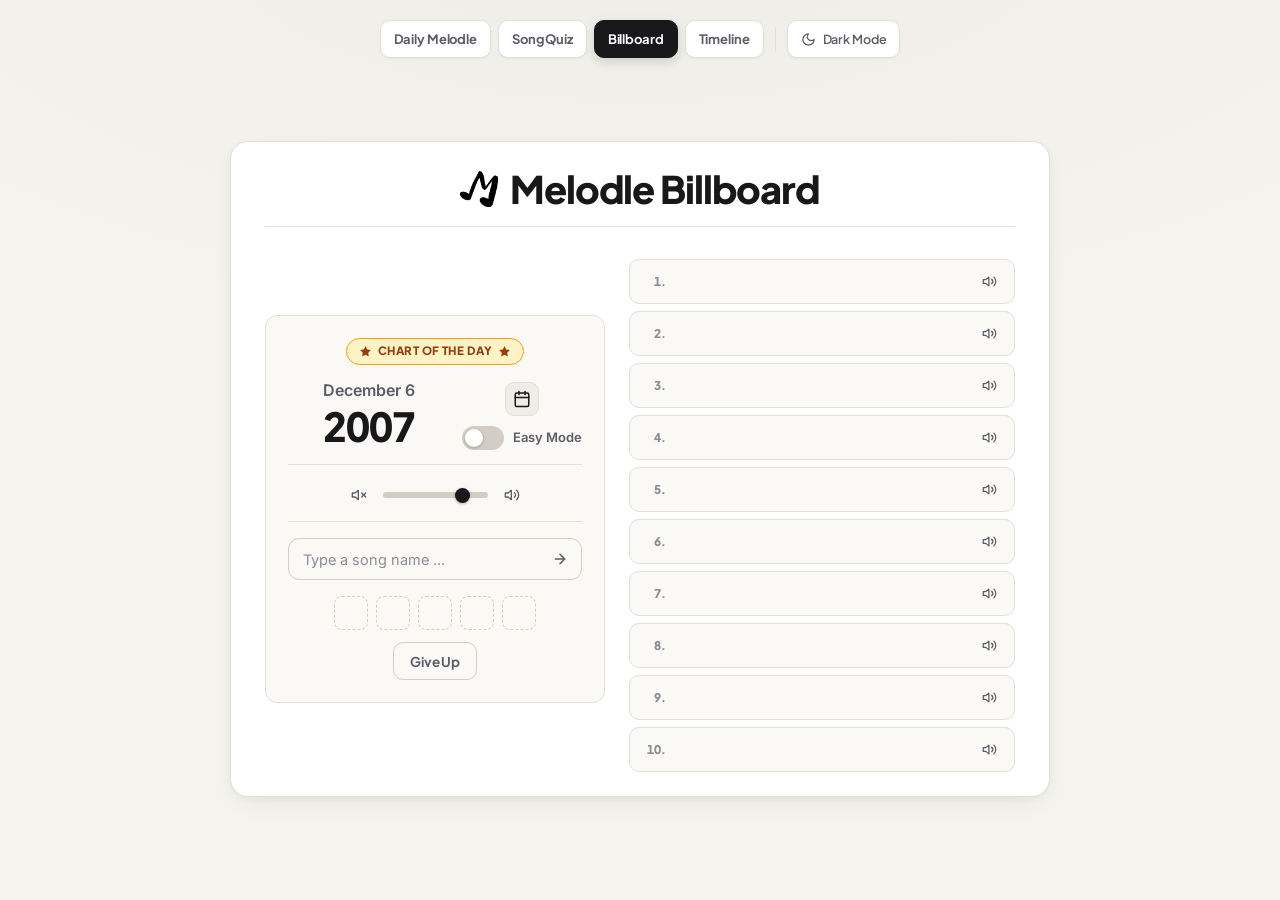
==== commit 25033387: "UI updates" ====
--- a/billboard.html
+++ b/billboard.html
@@ -1,582 +1,75 @@
 <!DOCTYPE html>
-<html>
+<html lang="en">
 
 <head>
 	<meta charset="UTF-8">
+	<meta name="viewport" content="width=device-width, initial-scale=1">
+	<meta name="description" content="Melodle Billboard — Guess the Billboard Hot 100 Top 10 from any historical chart week since 1958.">
 	<title>Melodle Billboard</title>
-	<link rel="icon" type="image/x-icon" href="img/logo.png">
-	<style>
-		body {
-			font-family: Helvetica;
-			background-color: #f6f6f6;
-			overscroll-behavior: none;
-			margin: 0;
-			min-height: 100vh;
-			display: flex;
-			padding: 5vh 16px;
-			box-sizing: border-box;
-		}
-		table {
-			border-collapse: collapse;
-			table-layout: fixed;
-			width: 100%;
-
-		}
-		tr {
-			height: 45px;
-		}
-		td,
-		th {
-			border: 1px solid #000000;
-			font-size: 16px;
-			padding: 5px;
-		}
-		a {
-			cursor: pointer;
-		}
-		img {
-			width: 35px;
-			margin: auto;
-			top: 5px;
-			left: 5px;
-			position: relative;
-		}
-		label {
-			font-size: 13.5px;
-		}
-		.num-box {
-			width: 10%;
-			min-width: 50px;
-			text-align: center;
-			font-size: 18px;
-		}
-		.guess-box {
-			padding-left: 2%;
-			padding-right: 1%;
-			text-align: left;
-		}
-		.switcher {
-			display: inline-flex;
-			flex-direction: row;
-			padding: 10px;
-			justify-content: space-between;
-			flex-grow: 1;
-			width: 50%;
-			align-items: center;
-		}
-		#completed-text {
-			margin: auto;
-			font-size: 28px;
-			text-align: center;
-		}
-		#header {
-			display: grid;
-			grid-template-columns: 4fr 1fr;
-			width: 70%;
-			left: 13%;
-			position: relative;
-			gap: 5px;
-			margin-top: 3%;
-			border: 1px solid black;
-			padding-left: 2%;
-			padding-right: 2%;
-		}
-		.checkboxes {
-			display: grid;
-			grid-template-columns: 1fr;
-			padding-top: 1%;
-		}
-		.new-quiz-btn-container {
-			display: grid;
-			grid-template-columns: 1fr;
-			gap: 5px;
-			align-items: center;
-			justify-items: center;
-		}
-		.newQuizBtn {
-			margin-bottom: 10px;
-		}
-		.category-title {
-			font-weight: bold;
-		}
-		.checkbox-category {
-			display: grid;
-			grid-template-columns: 1fr 1fr 1fr;
-			gap: 2px;
-			padding-top: 1%;
-			padding-bottom: 1%;
-		}
-		.checkbox-set {
-			display: grid;
-			grid-template-columns: 0.5fr 3fr;
-			align-items: center;
-			gap: 5px;
-		}
-		.container {
-			position: relative;
-			margin: auto;
-			display: block;
-			width: 750px;
-			align-content: center;
-		}
-		.container-columns {
-			display: grid;
-			grid-template-columns: 1fr 1fr;
-			gap: 20px;
-			align-items: center;
-		}
-		.container-row {
-			width: 100%;
-			padding: 5px;
-			justify-content: space-between;
-			align-items: center;
-		}
-		#title-row {
-			 border-bottom: solid;
-		}
-		#title {
-			 font-size: 60px;
-			 margin: auto;
-			 text-align: center;
-		}
-		.wrong-answer {
-			border: 1px solid black;
-			width: 45px;
-			height: 45px;
-		}
-		#new-quiz-section {
-			position: absolute;
-			border: 1px solid black;
-			background: #D3CCCA;
-			padding: 0px;
-			z-index: 1;
-			display: grid;
-			grid-template-columns: 1fr;
-			align-items: center;
-			justify-items: center;
-			font-size: 28px;
-		}
-		.dialog-visible {
-			opacity: 1;
-		}
-		.dialog-invisible {
-			visibility: hidden;
-			opacity: 0;
-			transition: visibility 0s 2s, opacity 2s linear;
-		}
-		.slider-container {
-			display: grid;
-			grid-template-columns: 1fr 4fr 1fr;
-			gap: 5px;
-			align-items: center;
-			justify-items: center;
-		}
-		.slider {
-			padding: 0;
-		}
-		.volume-icon {
-			width: 22px;
-			height: auto;
-			position: static;
-			cursor: pointer;
-		}
-		.container-columns {
-			padding-top: 2%;
-		}
-		.container-column {
-			height: min-content;
-		}
-		#main-section-0 {
-			display: grid;
-			grid-template-columns: 1fr 5fr 1fr;
-			font-size: 22px;
-			font-weight: 500;
-			text-align: center;
-			width: 80%;
-			margin: auto;
-			margin-bottom: 20px;
-			border: 3px double #171717;
-			border-radius: 5px;
-		}
-		#main-section-0 img {
-			width: 22px;
-			top: 0;
-			left: 0;
-		}
-		#main-section-1 {
-			padding-bottom: 3.5%;
-			display: grid;
-			grid-template-columns: 4fr 1fr;
-			justify-items: center;
-			position: relative;
-			font-size: 32px;
-			text-align: center;
-			font-weight: 550;
-		}
-		#main-section-1 img {
-			position: static;
-		}
-		#main-section-1 .active-button {
-			cursor: pointer;
-		}
-		.quiz-year {
-			font-size: 100px;
-			font-weight: bold;
-		}
-		#main-section-2 {
-			justify-items: center;
-			position: relative;
-			display: flex;
-			padding: 5px 0;
-		}
-		#main-section-3 {
-			display: grid;
-			grid-template-columns: 4fr 1fr;
-			position: relative;
-			justify-items: center;
-			justify-content: center;
-			padding-top: 16px;
-			gap: 15px;
-			width: 95%;
-			justify-self: center;
-		}
-		#wrong-answer-boxes {
-			display: grid;
-			grid-template-columns: repeat(5, 1fr);
-			gap: 8px;
-			justify-items: center;
-		}
-		#main-section-4 {
-			padding-top: 5%;
-			padding-bottom: 5%;
-			margin: auto;
-			position: relative;
-		}
-		#game-over-section-1 {
-			font-size: 50px;
-			text-align: center;
-			display: none;
-		}
-		#game-over-section-2 {
-			font-size: 30px;
-			text-align: center;
-			display: none;
-		}
-		/* Chrome, Safari, Edge, Opera -- to remove arrows*/
-		input::-webkit-outer-spin-button,
-		input::-webkit-inner-spin-button {
-			-webkit-appearance: none;
-			margin: 0;
-		}
-		/* Firefox */
-		input[type=number] {
-			-moz-appearance: textfield;
-		}
-		.submit {
-			position: absolute;
-			height: 16px;
-			width: auto;
-			left: auto;
-			right: 12px;
-			margin: 0;
-			top: 50%;
-			transform: translate(0, -50%);
-			cursor: pointer;
-		}
-		button {
-			width: 70px;
-			height: 35px;
-			margin-left: 1%;
-			margin-right: 1%;
-			border-radius: 10px;
-			border: 0;
-			background: #191414;
-			color: #fff;
-			font-size: 14px;
-			cursor: pointer;
-		}
-		button:hover {
-			background: #515151;
-		}
-		button:disabled {
-			background-color: #515151;
-			cursor: auto;
-		}
-		label {
-			white-space: nowrap;
-		}
-		#playBtn img {
-			left: 0;
-			top: 0;
-		}
-		.short-button {
-			height: 110%;
-			border-radius: 5px;
-			padding: 4px;
-		}
-		.autocomplete {
-			/*the container must be positioned relative:*/
-			position: relative;
-			display: inline-block;
-			width: 100%;
-		}
-		input {
-			border: 1px solid #000;
-			background-color: #f1f1f1;
-			padding: 10px 35px 10px 10px;
-			font-size: 16px;
-			box-sizing: border-box;
-		}
-		input[type=text] {
-			background-color: #f1f1f1;
-			width: 100%;
-		}
-		.autocomplete-items {
-			position: absolute;
-			border: 1px solid #d4d4d4;
-			border-bottom: none;
-			z-index: 99;
-			/*position the autocomplete items to be the same width as the container:*/
-			bottom: 100%;
-			left: 0;
-			right: 0;
-			overflow-y: auto;
-			max-height: 317px;
-		}
-		.autocomplete-items div {
-			padding: 10px;
-			cursor: pointer;
-			background-color: #fff;
-			border-bottom: 1px solid #d4d4d4;
-		}
-		.autocomplete-items div:hover {
-			/*when hovering an item:*/
-			background-color: #e9e9e9;
-		}
-		.autocomplete-active {
-			/*when navigating through the items using the arrow keys:*/
-			background-color: DodgerBlue !important;
-			color: #ffffff;
-		}
-		.auto-container {
-			width: 100%;
-		}
-		.inline-img {
-			width: 19px;
-			height: auto;
-			position: static;
-			cursor: pointer;
-		}
-		.answer-box {
-			display: grid;
-			grid-template-columns: 7fr 1fr;
-			gap: 2px;
-			align-items: center;
-		}
-		.hidden-item {
-			display: none;
-		}
-		.date-picker-wrap {
-			position: relative;
-			display: inline-flex;
-			align-items: center;
-			justify-content: center;
-			width: 26px;
-			height: 26px;
-			overflow: hidden;
-		}
-		.date-picker-wrap:focus-within {
-			outline: 2px solid #191414;
-			outline-offset: 2px;
-			border-radius: 4px;
-		}
-		.date-picker-wrap svg {
-			width: 23px;
-			height: 23px;
-			pointer-events: none;
-		}
-		.date-picker {
-			-webkit-appearance: none;
-			appearance: none;
-			position: absolute;
-			top: 0;
-			left: 0;
-			width: 100%;
-			height: 100%;
-			opacity: 0;
-			cursor: pointer;
-			border: none;
-			padding: 0;
-			margin: 0;
-		}
-		#player-audio {
-			padding: 0;
-		}
-		.modals {
-			display: grid;
-			grid-template-columns: 1fr;
-			justify-items: center;
-			align-items: center;
-			font-size: 13px;
-			line-height: 1.2;
-			gap: 25px;
-		}
-		.modals-subcontainer {
-			display: flex;
-			flex-direction: column;
-			gap: 5px;
-		}
-
-		/* this entire section is for the difficulty toggle */
-
-		/* The switch - the box around the slider */
-		.switch {
-			position: relative;
-			display: inline-block;
-			width: 40px;
-			height: 22px;
-		}
-		/* Hide default HTML checkbox */
-		.switch input {
-			opacity: 0;
-			width: 0;
-			height: 0;
-		}
-		/* The slider */
-		.slider {
-			position: absolute;
-			cursor: pointer;
-			top: 0;
-			left: 0;
-			right: 0;
-			bottom: 0;
-			background-color: #ccc;
-		}
-		.slider:before {
-			position: absolute;
-			content: "";
-			height: 16px;
-			width: 16px;
-			left: 3px;
-			bottom: 3px;
-			background-color: white;
-		}
-		input:checked + .slider {
-			background-color: #171717;
-		}
-		input:focus + .slider {
-			box-shadow: 0 0 1px #171717;
-		}
-		input:checked + .slider:before {
-			-webkit-transform: translateX(18px);
-			-ms-transform: translateX(18px);
-			transform: translateX(18px);
-		}
-		/* Rounded sliders */
-		.slider.round {
-			border-radius: 34px;
-		}
-		.slider.round:before {
-			border-radius: 50%;
-		}
-
-		/* end section for difficulty toggle */
-		.mode-nav {
-			position: fixed;
-			top: 20px;
-			left: 16px;
-			display: flex;
-			flex-direction: column;
-			gap: 8px;
-			z-index: 100;
-			font-family: Helvetica, Arial, sans-serif;
-		}
-		.mode-nav a {
-			display: block;
-			padding: 7px 14px;
-			border-radius: 8px;
-			font-size: 13px;
-			font-weight: bold;
-			text-decoration: none;
-			text-align: center;
-			color: #191414;
-			background-color: #ffffff;
-			border: 1px solid #cccccc;
-			box-shadow: 0 1px 2px rgba(0, 0, 0, 0.06);
-			cursor: pointer;
-		}
-		.mode-nav a:hover {
-			background-color: #e8e8e8;
-		}
-		.mode-nav a.active {
-			background-color: #191414;
-			color: #ffffff;
-			border-color: #191414;
-		}
-		@media (max-width: 1260px) {
-			body {
-				flex-direction: column;
-				align-items: center;
-				gap: 16px;
-			}
-			.mode-nav {
-				position: static;
-				flex-direction: row;
-				flex-wrap: wrap;
-				justify-content: center;
-			}
-		}
-	</style>
+	<link rel="icon" type="image/png" href="img/logo.png">
+	<script>(function(){try{var t=localStorage.getItem('melodle-theme');if(t==='dark')document.documentElement.setAttribute('data-theme','dark');}catch(e){}})();</script>
+	<link rel="stylesheet" href="styles.css">
 </head>
 
 <body>
-	<nav class="mode-nav">
+	<nav class="mode-nav" aria-label="Game modes">
 		<a href="index.html">Daily Melodle</a>
 		<a href="quiz.html">Song Quiz</a>
 		<a href="billboard.html" class="active">Billboard</a>
 		<a href="timeline.html">Timeline</a>
+		<div class="nav-divider"></div>
+		<button type="button" class="theme-toggle" id="themeToggle" onclick="toggleTheme()" aria-label="Toggle color theme">Dark Mode</button>
 	</nav>
-	<div class="container">
-		<div class="container-row" id="title-row">
-			<div id="title">
-				<b>Melodle Billboard</b>
-			</div>
-		</div>
-		<div class="container-columns" id="main-columns">
-			<div class="container-column" id="main-column-1">
-				<div class="container-row" id="main-section-0"> <!-- please don't @ me -->
-					<img src="img/star.png">Chart of the Day<img src="img/star.png">
+	<div class="container billboard-container">
+		<header class="masthead" id="title-row">
+			<img src="img/logo.png" class="masthead-logo" alt="Melodle logo">
+			<h1 id="title">Melodle Billboard</h1>
+		</header>
+
+		<div class="billboard-layout" id="main-columns">
+			<div class="billboard-sidebar" id="main-column-1">
+				<div class="cotd-badge" id="main-section-0">
+					<svg viewBox="0 0 24 24" fill="currentColor" stroke="none"><polygon points="12 2 15.09 8.26 22 9.27 17 14.14 18.18 21.02 12 17.77 5.82 21.02 7 14.14 2 9.27 8.91 8.26 12 2"></polygon></svg>
+					<span>Chart of the Day</span>
+					<svg viewBox="0 0 24 24" fill="currentColor" stroke="none"><polygon points="12 2 15.09 8.26 22 9.27 17 14.14 18.18 21.02 12 17.77 5.82 21.02 7 14.14 2 9.27 8.91 8.26 12 2"></polygon></svg>
 				</div>
-				<div class="container-row" id="main-section-1">
+				<div class="billboard-date-card" id="main-section-1">
 					<div id="current_date"></div>
-					<div class="modals">
-						<div class="date-picker-wrap" title="Pick a chart date"><svg viewBox="0 0 24 24" fill="none" stroke="#191414" stroke-width="2" stroke-linecap="round" stroke-linejoin="round"><rect x="3" y="4" width="18" height="18" rx="2" ry="2"></rect><line x1="16" y1="2" x2="16" y2="6"></line><line x1="8" y1="2" x2="8" y2="6"></line><line x1="3" y1="10" x2="21" y2="10"></line></svg><input type="date" class="date-picker" id="chart_date" min="1958-08-04" aria-label="Pick a chart date" title="Pick a chart date" onclick="if(this.showPicker)try{this.showPicker()}catch(e){}" onkeydown="if((event.key==='Enter'||event.key===' ')&&this.showPicker){event.preventDefault();try{this.showPicker()}catch(e){}}"/></div>
+					<div class="billboard-modals">
+						<div class="date-picker-wrap is-disabled" id="chartDateWrap" aria-disabled="true" title="Pick a chart date"><svg viewBox="0 0 24 24" fill="none" stroke="currentColor" stroke-width="2" stroke-linecap="round" stroke-linejoin="round"><rect x="3" y="4" width="18" height="18" rx="2" ry="2"></rect><line x1="16" y1="2" x2="16" y2="6"></line><line x1="8" y1="2" x2="8" y2="6"></line><line x1="3" y1="10" x2="21" y2="10"></line></svg><input type="hidden" class="date-picker" id="chart_date" min="1958-08-04" aria-label="Pick a chart date"/></div>
 						<div class="modals-subcontainer">
 							<label class="switch">
 								<input type="checkbox" id="difficulty">
 								<span class="slider round"></span>
 							</label>
-							<div>
-								Easy<br>Mode
-							</div>
+							<div>Easy Mode</div>
 						</div>
 					</div>
 				</div>
-				<div class="container-row" id="main-section-2">
+				<div class="billboard-volume-row">
+					<div class="slider-container" id="volume-container">
+						<button type="button" class="volume-btn" onclick="incrementVolume(-10)" aria-label="Decrease volume" title="Decrease volume"><svg viewBox="0 0 24 24" fill="none" stroke="currentColor" stroke-width="2" stroke-linecap="round" stroke-linejoin="round"><polygon points="11 5 6 9 2 9 2 15 6 15 11 19 11 5"></polygon><line x1="22" y1="9" x2="16" y2="15"></line><line x1="16" y1="9" x2="22" y2="15"></line></svg></button>
+						<input type="range" min="0" max="100" value="80" class="volume-slider" id="volume-slider" step="1" aria-label="Volume">
+						<button type="button" class="volume-btn" onclick="incrementVolume(10)" aria-label="Increase volume" title="Increase volume"><svg viewBox="0 0 24 24" fill="none" stroke="currentColor" stroke-width="2" stroke-linecap="round" stroke-linejoin="round"><polygon points="11 5 6 9 2 9 2 15 6 15 11 19 11 5"></polygon><path d="M15.54 8.46a5 5 0 0 1 0 7.07"></path><path d="M19.07 4.93a10 10 0 0 1 0 14.14"></path></svg></button>
+					</div>
+				</div>
+				<div id="main-section-2">
 					<div class="auto-container" autocomplete="off">
-						<div class="autocomplete">
+						<div class="autocomplete autocomplete-up">
 							<input id="myInput" type="text" name="myInput" placeholder="Type a song name ...">
-							<img class="submit" src="img/submit.png" onclick="checkAnswer()">
+							<button type="button" class="submit" onclick="checkAnswer()" aria-label="Submit guess"><svg viewBox="0 0 24 24" fill="none" stroke="currentColor" stroke-width="2.2" stroke-linecap="round" stroke-linejoin="round"><line x1="5" y1="12" x2="19" y2="12"></line><polyline points="12 5 19 12 12 19"></polyline></svg></button>
 						</div>
 					</div>
 				</div>
-				<div class="container-row" id="game-over-section-1">
-					<b>GAME OVER</b>
+				<div class="gameover-stack" id="game-over-stack">
+					<div id="game-over-section-1">
+						<b>GAME OVER</b>
+					</div>
+					<div id="game-over-section-2">
+						0 of 10 songs found.
+					</div>
 				</div>
-				<div class="container-row" id="game-over-section-2">
-					24 of 30 songs identified.
-				</div>
-				<div class="container-row" id="main-section-3">
+				<div class="billboard-strikes-row" id="main-section-3">
 					<div id="wrong-answer-boxes">
 						<div class="wrong-answer" id="wrong-answer-1"></div>
 						<div class="wrong-answer" id="wrong-answer-2"></div>
@@ -584,62 +77,31 @@
 						<div class="wrong-answer" id="wrong-answer-4"></div>
 						<div class="wrong-answer" id="wrong-answer-5"></div>
 					</div>
-					<button class="giveUpBtn" id="giveUpBtn" onclick="giveUp()" disabled>Give Up</button>
+					<button type="button" class="btn-danger-outline giveUpBtn" id="giveUpBtn" onclick="giveUp()" disabled>Give Up</button>
 				</div>
 			</div>
-			<div class="container-column" id="main-column-2">
-				<div class="container-row" id="main-section-4">
-					<table>
-						<tr>
-							<td class="num-box" id="num1">1.</td>
-							<td class="guess-box" id="guess1"></td>
-						</tr>
-						<tr>
-							<td class="num-box" id="num2">2.</td>
-							<td class="guess-box" id="guess2"></td>
-						</tr>
-						<tr>
-							<td class="num-box" id="num3">3.</td>
-							<td class="guess-box" id="guess3"></td>
-						</tr>
-						<tr>
-							<td class="num-box" id="num4">4.</td>
-							<td class="guess-box" id="guess4"></td>
-						</tr>
-						<tr>
-							<td class="num-box" id="num5">5.</td>
-							<td class="guess-box" id="guess5"></td>
-						</tr>
-						<tr>
-							<td class="num-box" id="num6">6.</td>
-							<td class="guess-box" id="guess6"></td>
-						</tr>
-						<tr>
-							<td class="num-box" id="num7">7.</td>
-							<td class="guess-box" id="guess7"></td>
-						</tr>
-						<tr>
-							<td class="num-box" id="num8">8.</td>
-							<td class="guess-box" id="guess8"></td>
-						</tr>
-						<tr>
-							<td class="num-box" id="num9">9.</td>
-							<td class="guess-box" id="guess9"></td>
-						</tr>
-						<tr>
-							<td class="num-box" id="num10">10.</td>
-							<td class="guess-box" id="guess10"></td>
-						</tr>
-					</table>
+			<div id="main-column-2">
+				<div class="billboard-tracklist" id="main-section-4">
+					<div class="track-slot billboard-slot" id="slot1"><span class="num-box" id="num1">1.</span><div class="guess-box" id="guess1"></div></div>
+					<div class="track-slot billboard-slot" id="slot2"><span class="num-box" id="num2">2.</span><div class="guess-box" id="guess2"></div></div>
+					<div class="track-slot billboard-slot" id="slot3"><span class="num-box" id="num3">3.</span><div class="guess-box" id="guess3"></div></div>
+					<div class="track-slot billboard-slot" id="slot4"><span class="num-box" id="num4">4.</span><div class="guess-box" id="guess4"></div></div>
+					<div class="track-slot billboard-slot" id="slot5"><span class="num-box" id="num5">5.</span><div class="guess-box" id="guess5"></div></div>
+					<div class="track-slot billboard-slot" id="slot6"><span class="num-box" id="num6">6.</span><div class="guess-box" id="guess6"></div></div>
+					<div class="track-slot billboard-slot" id="slot7"><span class="num-box" id="num7">7.</span><div class="guess-box" id="guess7"></div></div>
+					<div class="track-slot billboard-slot" id="slot8"><span class="num-box" id="num8">8.</span><div class="guess-box" id="guess8"></div></div>
+					<div class="track-slot billboard-slot" id="slot9"><span class="num-box" id="num9">9.</span><div class="guess-box" id="guess9"></div></div>
+					<div class="track-slot billboard-slot" id="slot10"><span class="num-box" id="num10">10.</span><div class="guess-box" id="guess10"></div></div>
 				</div>
 			</div>
 		</div>
 
-		<div class="container-row" id="player-audio">
+		<div id="player-audio">
 			<audio controls class="hidden-item" id="audio"></audio>
 		</div>
 	</div>
 
+	<script src="theme.js"></script>
 	<script type="text/javascript">
 		var timestamps = [];
 		var timer = 4000;
@@ -650,19 +112,23 @@
 		let playbackToken = 0;
 		let pendingLoadToken = -1;
 		let clipOriginSec = 0;
+		let clipStartSec = 0;
+		let clipTotalSec = 4;
 		let clipEndTime = null;
 		let clipRafId = null;
 		let clipPlaying = false;
+		const RING_CIRCUMFERENCE = 2 * Math.PI * 9;
 
 		let json_top10 = [];
 		let dates = [];
 
 		let date = new Date();
-		let activeChartDateStr = "";
-		let dailyChartDateStr = "";
+		let activePickedDateStr = "";
+		let dailyPickedDateStr = "";
 		let songs = [];
 		let songLinkByName = new Map();
 		let namesByLink = new Map();
+		let artistBySong = new Map();
 		let guessedSongs = new Set();
 		let quizSongs = [ null, null, null, null, null, null, null, null, null, null ];
 		let quizNames = [ null, null, null, null, null, null, null, null, null, null ];
@@ -696,7 +162,9 @@
 				console.error('Error:', error);
 			}
 
-			chart_date.max = dates.length ? dates[dates.length - 1] : formatLocalDate(new Date());
+			const todayMaxStr = formatLocalDate(new Date());
+			const lastChartMaxStr = dates.length ? dates[dates.length - 1] : todayMaxStr;
+			chart_date.max = (todayMaxStr > lastChartMaxStr) ? todayMaxStr : lastChartMaxStr;
 			
 			const seenSongNames = new Set();
 			for (const entry of json_top10)
@@ -706,6 +174,10 @@
 				{
 					seenSongNames.add(fullName);
 					songs.push(fullName);
+					if (entry.artist)
+					{
+						artistBySong.set(fullName, entry.artist);
+					}
 				}
 				if (entry.link)
 				{
@@ -723,10 +195,18 @@
 
 			songs.sort(sortBySongName);
 			autocomplete(document.getElementById("myInput"), songs);
+			setVolume();
 
 			quizYear = getRandomNumberFromDate();
-			date = new Date(quizYear, date.getMonth(), date.getDate());
+			const maxDayInMonth = new Date(quizYear, date.getMonth() + 1, 0).getDate();
+			date = new Date(quizYear, date.getMonth(), Math.min(date.getDate(), maxDayInMonth));
 			createTopTen();
+			const chartDateWrap = document.getElementById("chartDateWrap");
+			if (chartDateWrap && dates.length)
+			{
+				chartDateWrap.classList.remove("is-disabled");
+				chartDateWrap.removeAttribute("aria-disabled");
+			}
 		});
 
 		audio.addEventListener("loadedmetadata", function() {
@@ -766,31 +246,49 @@
 			}
 		});
 
+		document.getElementById("volume-slider").addEventListener("input", function() {
+			setVolume();
+		});
+
+		function setVolume() {
+			audio.volume = document.getElementById("volume-slider").value / 100;
+		}
+
+		function incrementVolume(i) {
+			const slider = document.getElementById("volume-slider");
+			let vol = parseInt(slider.value, 10) + i;
+			if (vol > Number(slider.max)) vol = Number(slider.max);
+			if (vol < Number(slider.min)) vol = Number(slider.min);
+			slider.value = vol;
+			setVolume();
+		}
+
 		difficulty.addEventListener("change", function() {
 			if (songVal === -1 || audio.paused) return;
+			const dur = (isFinite(audio.duration) && audio.duration > 0) ? audio.duration : 30;
 			if (difficulty.checked)
 			{
 				clipEndTime = null;
-				if (clipRafId !== null)
-				{
-					cancelAnimationFrame(clipRafId);
-					clipRafId = null;
+				clipStartSec = clipOriginSec;
+				clipTotalSec = Math.max(0.1, dur - clipOriginSec);
+				if (clipRafId === null)
+				{
+					monitorClipProgress(playbackToken);
 				}
 			}
 			else
 			{
 				const clipSec = timer / 1000;
-				const dur = (isFinite(audio.duration) && audio.duration > 0) ? audio.duration : 30;
 				const endSec = Math.min(clipOriginSec + clipSec, dur - 0.03);
 				if (audio.currentTime < endSec)
 				{
+					clipStartSec = clipOriginSec;
 					clipEndTime = endSec;
-					if (clipRafId !== null)
-					{
-						cancelAnimationFrame(clipRafId);
-						clipRafId = null;
-					}
-					monitorClipProgress(playbackToken);
+					clipTotalSec = Math.max(0.1, clipEndTime - clipStartSec);
+					if (clipRafId === null)
+					{
+						monitorClipProgress(playbackToken);
+					}
 				}
 				else
 				{
@@ -818,8 +316,14 @@
 
 		function flipIcons(startingPlayback = true) {
 			if (songVal < 0) return;
-			document.getElementById("pauseBtn" + (songVal + 1)).style.display = startingPlayback ? '' : 'none';
-			document.getElementById("speaker" + (songVal + 1)).style.display = startingPlayback ? 'none' : '';
+			const wrap = document.getElementById("pauseWrap" + (songVal + 1));
+			const spk = document.getElementById("speaker" + (songVal + 1));
+			const fg = document.getElementById("ringFg" + (songVal + 1));
+			if (fg) fg.style.strokeDashoffset = String(RING_CIRCUMFERENCE);
+			if (wrap) wrap.style.display = startingPlayback ? 'inline-flex' : 'none';
+			if (spk) spk.style.display = startingPlayback ? 'none' : '';
+			const slot = document.getElementById("slot" + (songVal + 1));
+			if (slot) slot.classList.toggle("is-playing", Boolean(startingPlayback));
 		}
 
 		function cancelClipMonitor() {
@@ -835,15 +339,24 @@
 		}
 
 		function monitorClipProgress(token) {
-			if (token !== playbackToken || clipEndTime === null)
+			if (token !== playbackToken || !clipPlaying || songVal < 0)
 			{
 				return;
 			}
-			if (!audio.paused && !audio.seeking && audio.currentTime >= clipEndTime)
-			{
-				pausePlayback();
-				if (songVal != -1) flipIcons(false);
-				return;
+			if (!audio.paused && !audio.seeking)
+			{
+				const fg = document.getElementById("ringFg" + (songVal + 1));
+				if (fg && clipTotalSec > 0)
+				{
+					const frac = Math.max(0, Math.min(1, (audio.currentTime - clipStartSec) / clipTotalSec));
+					fg.style.strokeDashoffset = String(RING_CIRCUMFERENCE * (1 - frac));
+				}
+				if (clipEndTime !== null && audio.currentTime >= clipEndTime)
+				{
+					pausePlayback();
+					if (songVal != -1) flipIcons(false);
+					return;
+				}
 			}
 			clipRafId = requestAnimationFrame(function() {
 				monitorClipProgress(token);
@@ -875,25 +388,31 @@
 				}
 			};
 
+			const dur = (isFinite(audio.duration) && audio.duration > 0) ? audio.duration : 30;
 			if (difficulty.checked)
 			{
 				clipOriginSec = 0;
+				clipStartSec = 0;
 				clipEndTime = null;
+				clipTotalSec = dur;
+				audio.currentTime = 0;
 				clipPlaying = true;
 				const playPromise = audio.play();
 				if (playPromise && typeof playPromise.catch === "function")
 				{
 					playPromise.catch(onPlayError);
 				}
+				monitorClipProgress(token);
 			}
 			else
 			{
 				const clipSec = timer / 1000;
-				const dur = (isFinite(audio.duration) && audio.duration > 0) ? audio.duration : 30;
 				const maxStart = Math.max(0, dur - clipSec);
 				const startSec = Math.min(timestamps[songVal] || 0, maxStart);
 				clipOriginSec = startSec;
+				clipStartSec = startSec;
 				clipEndTime = Math.min(startSec + clipSec, dur - 0.03);
+				clipTotalSec = Math.max(0.1, clipEndTime - clipStartSec);
 
 				audio.currentTime = startSec;
 				clipPlaying = true;
@@ -917,33 +436,32 @@
 			if (!dates.length || isNaN(date.getTime())) return;
 
 			const minDateStr = dates[0];
-			const maxDateStr = dates[dates.length - 1];
-			let dateString = formatLocalDate(date);
-			if (dateString < minDateStr)
+			const maxChartDateStr = dates[dates.length - 1];
+			const todayStr = formatLocalDate(new Date());
+			const maxPickerDateStr = (todayStr > maxChartDateStr) ? todayStr : maxChartDateStr;
+
+			let pickedDateStr = formatLocalDate(date);
+			if (pickedDateStr < minDateStr)
 			{
 				const minParts = minDateStr.split('-');
 				date = new Date(Number(minParts[0]), Number(minParts[1]) - 1, Number(minParts[2]));
-				dateString = minDateStr;
-			}
-			else if (dateString > maxDateStr)
-			{
-				const maxParts = maxDateStr.split('-');
+				pickedDateStr = minDateStr;
+			}
+			else if (pickedDateStr > maxPickerDateStr)
+			{
+				const maxParts = maxPickerDateStr.split('-');
 				date = new Date(Number(maxParts[0]), Number(maxParts[1]) - 1, Number(maxParts[2]));
-				dateString = maxDateStr;
-			}
-			while (!dates.includes(dateString) && dateString > minDateStr)
-			{
-				date.setDate(date.getDate() - 1);
-				dateString = formatLocalDate(date);
-			}
-			chart_date.value = dateString;
-			if (dateString === activeChartDateStr) return;
-			activeChartDateStr = dateString;
-			if (!dailyChartDateStr)
-			{
-				dailyChartDateStr = dateString;
-			}
-			document.getElementById("main-section-0").style.display = (dateString === dailyChartDateStr) ? '' : 'none';
+				pickedDateStr = maxPickerDateStr;
+			}
+
+			chart_date.value = pickedDateStr;
+			if (pickedDateStr === activePickedDateStr) return;
+			activePickedDateStr = pickedDateStr;
+			if (!dailyPickedDateStr)
+			{
+				dailyPickedDateStr = pickedDateStr;
+			}
+			document.getElementById("main-section-0").style.display = (pickedDateStr === dailyPickedDateStr) ? '' : 'none';
 			resetHTML();
 
 			let dateYear = '' + date.getFullYear();
@@ -951,6 +469,20 @@
 			let dateDay = '' + date.getDate();
 
 			current_date.innerHTML = dateMonth + " " + dateDay + "<br><div class='quiz-year'>" + dateYear + "</div>";
+
+			const lookupDate = new Date(date.getFullYear(), date.getMonth(), date.getDate());
+			let dateString = formatLocalDate(lookupDate);
+			if (dateString > maxChartDateStr)
+			{
+				const mcParts = maxChartDateStr.split('-');
+				lookupDate.setFullYear(Number(mcParts[0]), Number(mcParts[1]) - 1, Number(mcParts[2]));
+				dateString = maxChartDateStr;
+			}
+			while (!dates.includes(dateString) && dateString > minDateStr)
+			{
+				lookupDate.setDate(lookupDate.getDate() - 1);
+				dateString = formatLocalDate(lookupDate);
+			}
 
 			const seenEntries = new Set();
 			const weekEntries = [];
@@ -1021,47 +553,53 @@
 				songTitleBox.classList.add('answer-box');
 				songTitleBox.id = "answerBox" + (i + 1);
 				const blankContainer = document.createElement("div");
-				const blank = document.createElement("text");
+				const blank = document.createElement("span");
 				blank.id = "guessText" + (i + 1);
 
-				const speakerIcon = document.createElement("img");
-				speakerIcon.src = "img/speaker.png";
-				speakerIcon.classList.add("inline-img");
+				const speakerIcon = document.createElement("button");
+				speakerIcon.type = "button";
+				speakerIcon.className = "row-speaker-btn";
 				speakerIcon.id = "speaker" + (i + 1);
-				if (quizSongs[i] && quizSongs[i].link)
-				{
-					speakerIcon.onclick = function () {
-						loadClip(quizSongs[i].link, i);
-					};
-				}
-				else
-				{
-					speakerIcon.style.opacity = "0.3";
-					speakerIcon.style.cursor = "not-allowed";
+				speakerIcon.setAttribute("aria-label", "Play preview for rank " + (i + 1));
+				speakerIcon.innerHTML = MELODLE_ICONS.speaker;
+				if (!quizSongs[i] || !quizSongs[i].link)
+				{
+					speakerIcon.disabled = true;
 					speakerIcon.title = "No audio preview available";
 					if (quizSongs[i])
 					{
-						blank.innerText = quizNames[i];
-						blank.style.color = "#888";
+						setFormattedSongText(blank, quizNames[i], quizSongs[i].artist);
+						blank.style.opacity = "0.65";
 						blank.title = "No audio preview available";
 						guessedSongs.add(quizNames[i]);
 					}
 				}
 
-				const pauseBtn = document.createElement("img");
-				pauseBtn.id = "pauseBtn" + (i + 1);
-				pauseBtn.src = "img/clear_pause.png";
-				pauseBtn.classList.add("inline-img");
-				pauseBtn.onclick = function () {
+				const pauseWrap = document.createElement("button");
+				pauseWrap.type = "button";
+				pauseWrap.id = "pauseWrap" + (i + 1);
+				pauseWrap.classList.add("row-pause-wrap");
+				pauseWrap.setAttribute("aria-label", "Pause preview for rank " + (i + 1));
+				pauseWrap.innerHTML = '<svg class="clip-ring-svg" viewBox="0 0 22 22"><circle class="clip-ring-bg" cx="11" cy="11" r="9"></circle><circle class="clip-ring-fg" id="ringFg' + (i + 1) + '" cx="11" cy="11" r="9"></circle></svg><span class="row-pause-icon">' + MELODLE_ICONS.pause + '</span>';
+				if (quizSongs[i] && quizSongs[i].link)
+				{
+					speakerIcon.onclick = function () {
+						const hadFocus = (document.activeElement === speakerIcon);
+						loadClip(quizSongs[i].link, i);
+						if (hadFocus && pauseWrap.style.display !== "none") pauseWrap.focus();
+					};
+				}
+				pauseWrap.onclick = function () {
+					const hadFocus = (document.activeElement === pauseWrap);
 					flipIcons(false);
 					pausePlayback();
+					if (hadFocus) speakerIcon.focus();
 				};
-				pauseBtn.style.display = 'none';
 
 				blankContainer.appendChild(blank);
 				songTitleBox.appendChild(blankContainer);
 				songTitleBox.appendChild(speakerIcon);
-				songTitleBox.appendChild(pauseBtn);
+				songTitleBox.appendChild(pauseWrap);
 
 				songBox.appendChild(songTitleBox);
 			}
@@ -1089,21 +627,23 @@
 
 				if (songTitleText.innerText == "")
 				{
-					songTitleText.innerText = quizNames[i];
-					songTitleText.style.color = "red";
-					songTitleText.style.fontWeight = "bold";
+					setFormattedSongText(songTitleText, quizNames[i], quizSongs[i].artist);
+					songTitleText.classList.add("missed-song-text");
+					const slot = document.getElementById("slot" + (i + 1));
+					if (slot) slot.classList.add("is-missed");
 				}
 				else
 				{
 					songsFound++;
 				}
-
-				songTitleText.style.cursor = "pointer";
-			}
-
-			document.getElementById("game-over-section-1").innerHTML = (validSongs > 0 && songsFound === validSongs) ? "<b>YOU WIN</b>" : "<b>GAME OVER</b>";
-			document.getElementById("game-over-section-1").style.display = 'block';
+			}
+
+			const isWin = (validSongs > 0 && songsFound === validSongs);
+			const go1 = document.getElementById("game-over-section-1");
+			go1.innerHTML = isWin ? "<b>YOU WIN</b>" : "<b>GAME OVER</b>";
+			go1.style.display = 'block';
 			document.getElementById("game-over-section-2").style.display = 'block';
+			document.getElementById("game-over-stack").style.display = 'flex';
 			document.getElementById("main-section-2").style.display = 'none';
 			document.getElementById("main-section-3").style.display = 'none';
 			document.getElementById("game-over-section-2").innerText = "" + songsFound + " of " + validSongs + " songs found.";
@@ -1142,7 +682,13 @@
 				{
 					const matchedName = quizNames[matchIdx];
 					guessedSongs.add(matchedName);
-					document.getElementById("guessText" + (matchIdx + 1)).innerText = matchedName;
+					setFormattedSongText(
+						document.getElementById("guessText" + (matchIdx + 1)),
+						matchedName,
+						quizSongs[matchIdx] ? quizSongs[matchIdx].artist : undefined
+					);
+					const slot = document.getElementById("slot" + (matchIdx + 1));
+					if (slot) slot.classList.add("is-solved");
 					const matchedLink = quizSongs[matchIdx] && quizSongs[matchIdx].link;
 					if (matchedLink && namesByLink.has(matchedLink))
 					{
@@ -1173,11 +719,11 @@
 							}
 						}
 
-						pausePlayback();
-						if (songVal != -1) flipIcons(false);
-						document.getElementById("game-over-section-1").innerHTML = "<b>YOU WIN</b>";
-						document.getElementById("game-over-section-1").style.display = 'block';
+						const go1 = document.getElementById("game-over-section-1");
+						go1.innerHTML = "<b>YOU WIN</b>";
+						go1.style.display = 'block';
 						document.getElementById("game-over-section-2").style.display = 'block';
+						document.getElementById("game-over-stack").style.display = 'flex';
 						document.getElementById("main-section-2").style.display = 'none';
 						document.getElementById("main-section-3").style.display = 'none';
 						document.getElementById("game-over-section-2").innerText = "All songs found!";
@@ -1188,9 +734,7 @@
 				else
 				{
 					wrongAnswers++;
-					let xImg = document.createElement("img");
-					xImg.src = "img/x.png";
-					document.getElementById("wrong-answer-" + wrongAnswers).appendChild(xImg);
+					document.getElementById("wrong-answer-" + wrongAnswers).innerHTML = MELODLE_ICONS.x;
 
 					if (wrongAnswers == 5)
 					{
@@ -1245,12 +789,15 @@
 				document.getElementById("num" + (i + 1)).innerText = (i + 1) + ".";
 				songBox = document.getElementById("guess" + (i + 1));
 				songBox.innerHTML = "";
-			}
-
+				const slot = document.getElementById("slot" + (i + 1));
+				if (slot) slot.className = "track-slot billboard-slot";
+			}
+
+			document.getElementById("game-over-stack").style.display = 'none';
 			document.getElementById("game-over-section-1").style.display = 'none';
 			document.getElementById("game-over-section-2").style.display = 'none';
-			document.getElementById("main-section-2").style.display = 'flex';
-			document.getElementById("main-section-3").style.display = 'grid';
+			document.getElementById("main-section-2").style.display = '';
+			document.getElementById("main-section-3").style.display = '';
 
 			document.getElementById("giveUpBtn").disabled = false;
 		}
@@ -1282,7 +829,8 @@
 				const lastDateStr = dates[dates.length - 1];
 				const lastParts = lastDateStr.split('-');
 				const lastYear = Number(lastParts[0]);
-				const candidateThisLastYear = formatLocalDate(new Date(lastYear, now.getMonth(), now.getDate()));
+				const maxLastYrDay = new Date(lastYear, now.getMonth() + 1, 0).getDate();
+				const candidateThisLastYear = formatLocalDate(new Date(lastYear, now.getMonth(), Math.min(now.getDate(), maxLastYrDay)));
 				max = (candidateThisLastYear <= lastDateStr) ? lastYear : (lastYear - 1);
 			}
 			const date_string_int = now.getFullYear() * 10000 + (now.getMonth() + 1) * 100 + now.getDate();
@@ -1319,13 +867,7 @@
 							this.parentNode.appendChild(a);
 						}
 						const itemValue = arr[i];
-						b = document.createElement("DIV");
-						index = itemValue.toUpperCase().indexOf(val.toUpperCase());
-						b.appendChild(document.createTextNode(itemValue.substr(0, index)));
-						const strongEl = document.createElement("STRONG");
-						strongEl.textContent = itemValue.substr(index, val.length);
-						b.appendChild(strongEl);
-						b.appendChild(document.createTextNode(itemValue.substr(index + val.length)));
+						b = buildAutocompleteItem(itemValue, val, artistBySong.get(itemValue));
 						b.addEventListener("click", function(e) {
 							inp.value = itemValue;
 							currentFocus = -1;
--- a/styles.css
+++ b/styles.css
@@ -0,0 +1,2478 @@
+/* ==========================================================================
+   Melodle Design System — Editorial Light & Studio Vinyl Dark
+   Shared across index.html, quiz.html, billboard.html, and timeline.html
+   ========================================================================== */
+
+@import url('https://fonts.googleapis.com/css2?family=Inter:wght@400;500;600;700&family=Plus+Jakarta+Sans:wght@600;700;800&display=swap');
+
+:root {
+	color-scheme: light;
+	--font-sans: 'Inter', -apple-system, BlinkMacSystemFont, 'Segoe UI', Roboto, sans-serif;
+	--font-display: 'Plus Jakarta Sans', -apple-system, BlinkMacSystemFont, 'Segoe UI', sans-serif;
+
+	/* Editorial Light Surfaces */
+	--bg-canvas: #f5f3ee;
+	--bg-canvas-accent: rgba(24, 24, 27, 0.028);
+	--bg-surface: #ffffff;
+	--bg-elevated: #ffffff;
+	--bg-subtle: #efede7;
+	--bg-slot: #faf9f6;
+	--bg-hover: #e7e4dc;
+
+	/* Borders & Shadows */
+	--border-subtle: #e2dfd6;
+	--border-default: #d2cec3;
+	--border-strong: #18181b;
+	--shadow-sm: 0 1px 2px rgba(24, 24, 27, 0.05);
+	--shadow-card: 0 10px 30px -10px rgba(24, 24, 27, 0.08), 0 2px 6px rgba(24, 24, 27, 0.04);
+	--shadow-dropdown: 0 14px 32px -6px rgba(24, 24, 27, 0.16), 0 4px 10px rgba(24, 24, 27, 0.07);
+	--shadow-dropdown-up: 0 -14px 28px -8px rgba(24, 24, 27, 0.16), 0 -3px 8px rgba(24, 24, 27, 0.06);
+
+	/* Typography Colors */
+	--text-primary: #18181b;
+	--text-secondary: #5c5c66;
+	--text-muted: #8c8c96;
+
+	/* Primary Accent */
+	--accent: #18181b;
+	--accent-hover: #2d2d33;
+	--accent-fg: #ffffff;
+	--accent-soft: rgba(24, 24, 27, 0.07);
+
+	/* Semantic Feedback */
+	--ok-fg: #15803d;
+	--ok-bg: #eefbf3;
+	--ok-border: #bbf7d0;
+
+	--warn-fg: #b45309;
+	--warn-bg: #fffbeb;
+	--warn-border: #fde68a;
+
+	--err-fg: #dc2626;
+	--err-bg: #fef2f2;
+	--err-border: #fecaca;
+
+	--gold-fg: #92400e;
+	--gold-bg: #fef3c7;
+	--gold-border: #f59e0b;
+
+	--logo-filter: none;
+	--radius-sm: 8px;
+	--radius-md: 12px;
+	--radius-lg: 18px;
+}
+
+[data-theme="dark"] {
+	color-scheme: dark;
+
+	/* Studio Vinyl Dark Surfaces */
+	--bg-canvas: #111317;
+	--bg-canvas-accent: rgba(255, 255, 255, 0.025);
+	--bg-surface: #191c22;
+	--bg-elevated: #20242c;
+	--bg-subtle: #232730;
+	--bg-slot: #1d2027;
+	--bg-hover: #2c313c;
+
+	/* Borders & Shadows */
+	--border-subtle: #2b303b;
+	--border-default: #383e4c;
+	--border-strong: #f2efe9;
+	--shadow-sm: 0 1px 3px rgba(0, 0, 0, 0.35);
+	--shadow-card: 0 16px 38px -10px rgba(0, 0, 0, 0.55), 0 2px 8px rgba(0, 0, 0, 0.35);
+	--shadow-dropdown: 0 18px 38px -6px rgba(0, 0, 0, 0.7), 0 4px 12px rgba(0, 0, 0, 0.45);
+	--shadow-dropdown-up: 0 -18px 36px -6px rgba(0, 0, 0, 0.68), 0 -4px 12px rgba(0, 0, 0, 0.42);
+
+	/* Typography Colors */
+	--text-primary: #f3f1ec;
+	--text-secondary: #a0a5b5;
+	--text-muted: #6b7182;
+
+	/* Primary Accent */
+	--accent: #f3f1ec;
+	--accent-hover: #dcd8cf;
+	--accent-fg: #111317;
+	--accent-soft: rgba(243, 241, 236, 0.11);
+
+	/* Semantic Feedback */
+	--ok-fg: #4ade80;
+	--ok-bg: rgba(34, 197, 94, 0.13);
+	--ok-border: rgba(74, 222, 128, 0.32);
+
+	--warn-fg: #fbbf24;
+	--warn-bg: rgba(245, 158, 11, 0.14);
+	--warn-border: rgba(251, 191, 36, 0.34);
+
+	--err-fg: #f87171;
+	--err-bg: rgba(239, 68, 68, 0.13);
+	--err-border: rgba(248, 113, 113, 0.32);
+
+	--gold-fg: #fcd34d;
+	--gold-bg: rgba(245, 158, 11, 0.16);
+	--gold-border: rgba(251, 191, 36, 0.4);
+
+	--logo-filter: invert(1) brightness(0.96);
+}
+
+/* ==========================================================================
+   Base & Page Canvas
+   ========================================================================== */
+
+*, *::before, *::after {
+	box-sizing: border-box;
+}
+
+html.theme-snap,
+html.theme-snap *,
+html.theme-snap *::before,
+html.theme-snap *::after {
+	transition: none !important;
+}
+
+body {
+	font-family: var(--font-sans);
+	color: var(--text-primary);
+	background-color: var(--bg-canvas);
+	background-image: radial-gradient(ellipse 80% 50% at 50% -10%, var(--bg-canvas-accent), transparent);
+	overscroll-behavior: none;
+	margin: 0;
+	min-height: 100vh;
+	display: flex;
+	padding: 4vh 20px;
+	line-height: 1.45;
+	-webkit-font-smoothing: antialiased;
+}
+
+.hidden-item {
+	display: none !important;
+}
+
+/* ==========================================================================
+   Left-Side Mode Navigation & Theme Toggle
+   ========================================================================== */
+
+.mode-nav {
+	position: fixed;
+	top: 22px;
+	left: 18px;
+	display: flex;
+	flex-direction: column;
+	gap: 7px;
+	z-index: 100;
+	width: 142px;
+}
+
+.mode-nav a,
+.mode-nav .theme-toggle {
+	display: flex;
+	align-items: center;
+	justify-content: center;
+	gap: 7px;
+	padding: 8px 13px;
+	border-radius: 10px;
+	font-family: var(--font-display);
+	font-size: 13px;
+	font-weight: 700;
+	letter-spacing: -0.01em;
+	text-decoration: none;
+	text-align: center;
+	color: var(--text-secondary);
+	background-color: var(--bg-surface);
+	border: 1px solid var(--border-subtle);
+	box-shadow: var(--shadow-sm);
+	cursor: pointer;
+	transition: background-color 0.15s ease, color 0.15s ease, border-color 0.15s ease, transform 0.1s ease;
+}
+
+.mode-nav a:hover,
+.mode-nav .theme-toggle:hover {
+	background-color: var(--bg-hover);
+	color: var(--text-primary);
+	border-color: var(--border-default);
+}
+
+.mode-nav a:active,
+.mode-nav .theme-toggle:active {
+	transform: translateY(1px);
+}
+
+.mode-nav a.active {
+	background-color: var(--accent);
+	color: var(--accent-fg);
+	border-color: var(--accent);
+	box-shadow: 0 4px 12px rgba(0, 0, 0, 0.14);
+}
+
+.mode-nav .nav-divider {
+	height: 1px;
+	background: var(--border-subtle);
+	margin: 3px 4px;
+}
+
+.mode-nav .theme-toggle {
+	font-size: 12.5px;
+	font-weight: 600;
+	width: 100%;
+}
+
+.mode-nav .theme-toggle svg {
+	width: 15px;
+	height: 15px;
+	flex-shrink: 0;
+}
+
+/* ==========================================================================
+   Main Card Containers & Masthead
+   ========================================================================== */
+
+.container {
+	width: 960px;
+	max-width: 100%;
+	margin: auto;
+	position: relative;
+	background: var(--bg-surface);
+	border: 1px solid var(--border-subtle);
+	border-radius: var(--radius-lg);
+	box-shadow: var(--shadow-card);
+	padding: 26px 34px 24px;
+}
+
+.container.quiz-container {
+	width: 960px;
+}
+
+.container.billboard-container {
+	width: 820px;
+}
+
+.page-container {
+	width: 960px;
+	max-width: 100%;
+	margin: auto;
+	position: relative;
+	display: flex;
+	flex-direction: column;
+	gap: 22px;
+}
+
+.masthead {
+	display: flex;
+	align-items: center;
+	justify-content: center;
+	gap: 12px;
+	padding-bottom: 16px;
+	margin-bottom: 20px;
+	border-bottom: 1px solid var(--border-subtle);
+}
+
+.masthead-logo {
+	width: 38px;
+	height: 38px;
+	object-fit: contain;
+	filter: var(--logo-filter);
+	transition: transform 0.2s ease;
+}
+
+.masthead-clickable {
+	cursor: pointer;
+	display: inline-flex;
+	align-items: center;
+	gap: 12px;
+}
+
+.masthead-clickable:hover .masthead-logo {
+	transform: rotate(-6deg) scale(1.05);
+}
+
+.masthead h1 {
+	margin: 0;
+	font-family: var(--font-display);
+	font-size: 38px;
+	font-weight: 800;
+	letter-spacing: -0.03em;
+	line-height: 1.1;
+	color: var(--text-primary);
+}
+
+/* ==========================================================================
+   Buttons, Inputs, & Switches
+   ========================================================================== */
+
+:where(button, .btn) {
+	font-family: var(--font-display);
+	font-size: 13.5px;
+	font-weight: 700;
+	letter-spacing: -0.01em;
+	border-radius: 10px;
+	border: 1px solid transparent;
+	padding: 0 16px;
+	height: 38px;
+	background: var(--accent);
+	color: var(--accent-fg);
+	cursor: pointer;
+	display: inline-flex;
+	align-items: center;
+	justify-content: center;
+	gap: 6px;
+	transition: background-color 0.15s ease, color 0.15s ease, border-color 0.15s ease, opacity 0.15s ease, transform 0.1s ease;
+}
+
+:where(button:hover:not(:disabled), .btn:hover:not(:disabled)) {
+	background: var(--accent-hover);
+}
+
+:where(button:active:not(:disabled), .btn:active:not(:disabled)) {
+	transform: translateY(1px);
+}
+
+:where(button:disabled, .btn:disabled) {
+	opacity: 0.4;
+	cursor: not-allowed;
+}
+
+.btn-secondary {
+	background: var(--bg-subtle);
+	color: var(--text-primary);
+	border: 1px solid var(--border-subtle);
+}
+
+.btn-secondary:hover:not(:disabled) {
+	background: var(--bg-hover);
+	border-color: var(--border-default);
+}
+
+.btn-danger-outline {
+	background: transparent;
+	color: var(--text-secondary);
+	border: 1px solid var(--border-default);
+}
+
+.btn-danger-outline:hover:not(:disabled) {
+	color: var(--err-fg);
+	background: var(--err-bg);
+	border-color: var(--err-border);
+}
+
+.icon-btn {
+	width: 40px;
+	height: 40px;
+	padding: 0;
+	border-radius: 10px;
+	background: var(--bg-subtle);
+	color: var(--text-primary);
+	border: 1px solid var(--border-subtle);
+	cursor: pointer;
+	display: inline-flex;
+	align-items: center;
+	justify-content: center;
+	flex-shrink: 0;
+	transition: background-color 0.15s ease, color 0.15s ease, border-color 0.15s ease, transform 0.1s ease;
+}
+
+.icon-btn:hover:not(.is-disabled):not(:disabled) {
+	background: var(--bg-hover);
+	border-color: var(--border-default);
+}
+
+.icon-btn.primary {
+	background: var(--accent);
+	color: var(--accent-fg);
+	border-color: var(--accent);
+}
+
+.icon-btn.primary:hover:not(.is-disabled):not(:disabled) {
+	background: var(--accent-hover);
+}
+
+.icon-btn.is-disabled,
+.icon-btn:disabled {
+	opacity: 0.35;
+	cursor: default;
+	pointer-events: none;
+}
+
+.icon-btn svg {
+	width: 18px;
+	height: 18px;
+}
+
+input[type="text"],
+input[type="number"] {
+	font-family: var(--font-sans);
+	font-size: 14.5px;
+	color: var(--text-primary);
+	background-color: var(--bg-slot);
+	border: 1px solid var(--border-default);
+	border-radius: 11px;
+	padding: 10px 40px 10px 14px;
+	width: 100%;
+	height: 42px;
+	outline: none;
+	transition: border-color 0.15s ease, background-color 0.15s ease, box-shadow 0.15s ease;
+}
+
+input[type="text"]::placeholder {
+	color: var(--text-muted);
+}
+
+input[type="text"]:focus,
+input[type="number"]:focus {
+	background-color: var(--bg-surface);
+	border-color: var(--border-strong);
+	box-shadow: 0 0 0 3px var(--accent-soft);
+}
+
+input::-webkit-outer-spin-button,
+input::-webkit-inner-spin-button {
+	-webkit-appearance: none;
+	margin: 0;
+}
+
+input[type="number"] {
+	-moz-appearance: textfield;
+}
+
+/* Autocomplete Dropdown */
+.auto-container {
+	width: 100%;
+	flex: 1;
+	min-width: 0;
+}
+
+.autocomplete {
+	position: relative;
+	width: 100%;
+}
+
+.submit {
+	position: absolute;
+	right: 8px;
+	left: auto;
+	top: 50%;
+	transform: translateY(-50%);
+	margin: 0;
+	width: 28px;
+	height: 28px;
+	border-radius: 7px;
+	border: none;
+	background: transparent;
+	color: var(--text-secondary);
+	padding: 0;
+	cursor: pointer;
+	display: inline-flex;
+	align-items: center;
+	justify-content: center;
+}
+
+.submit:hover {
+	background: var(--bg-hover);
+	color: var(--text-primary);
+}
+
+.submit svg {
+	width: 16px;
+	height: 16px;
+}
+
+.autocomplete-items {
+	position: absolute;
+	left: 0;
+	right: 0;
+	z-index: 99;
+	max-height: 230px;
+	overflow-y: auto;
+	background-color: var(--bg-elevated);
+	border: 1px solid var(--border-strong);
+	box-shadow: var(--shadow-dropdown);
+	padding: 4px;
+}
+
+.autocomplete-up .autocomplete-items {
+	bottom: 100%;
+	top: auto;
+	border-bottom: none;
+	border-radius: 11px 11px 0 0;
+	box-shadow: var(--shadow-dropdown-up);
+}
+
+.autocomplete-down .autocomplete-items {
+	top: 100%;
+	bottom: auto;
+	border-top: none;
+	border-radius: 0 0 11px 11px;
+}
+
+.autocomplete-up:has(.autocomplete-items) input[type="text"] {
+	border-top-left-radius: 0;
+	border-top-right-radius: 0;
+	background-color: var(--bg-elevated);
+	border-color: var(--border-strong);
+	border-top-color: var(--border-subtle);
+	box-shadow: none;
+}
+
+.autocomplete-down:has(.autocomplete-items) input[type="text"] {
+	border-bottom-left-radius: 0;
+	border-bottom-right-radius: 0;
+	background-color: var(--bg-elevated);
+	border-color: var(--border-strong);
+	border-bottom-color: var(--border-subtle);
+	box-shadow: none;
+}
+
+.autocomplete-items div {
+	padding: 8px 11px;
+	cursor: pointer;
+	border-radius: 8px;
+	font-size: 13.5px;
+	color: var(--text-primary);
+	display: flex;
+	align-items: baseline;
+	justify-content: space-between;
+	gap: 10px;
+	transition: background-color 0.1s ease;
+}
+
+.autocomplete-items div:hover {
+	background-color: var(--bg-subtle);
+}
+
+.autocomplete-active {
+	background-color: var(--accent) !important;
+	color: var(--accent-fg) !important;
+}
+
+.autocomplete-active .ac-artist {
+	color: var(--accent-fg) !important;
+	opacity: 0.8;
+}
+
+.ac-title {
+	font-weight: 500;
+	min-width: 0;
+	white-space: nowrap;
+	overflow: hidden;
+	text-overflow: ellipsis;
+}
+
+.ac-artist {
+	color: var(--text-secondary);
+	font-size: 12.5px;
+	flex-shrink: 0;
+	max-width: 45%;
+	overflow: hidden;
+	text-overflow: ellipsis;
+	white-space: nowrap;
+}
+
+/* Toggle Switch (Easy Mode) */
+.modals-subcontainer {
+	display: inline-flex;
+	align-items: center;
+	gap: 9px;
+	font-size: 13px;
+	font-weight: 600;
+	color: var(--text-secondary);
+	white-space: nowrap;
+	user-select: none;
+}
+
+.switch {
+	position: relative;
+	display: inline-block;
+	width: 42px;
+	height: 24px;
+	flex-shrink: 0;
+}
+
+.switch input {
+	opacity: 0;
+	width: 0;
+	height: 0;
+}
+
+.slider {
+	position: absolute;
+	cursor: pointer;
+	inset: 0;
+	background-color: var(--border-default);
+	transition: background-color 0.2s ease;
+	border-radius: 999px;
+}
+
+.slider::before {
+	position: absolute;
+	content: "";
+	height: 18px;
+	width: 18px;
+	left: 3px;
+	bottom: 3px;
+	background-color: var(--bg-surface);
+	transition: transform 0.2s ease;
+	border-radius: 50%;
+	box-shadow: 0 1px 3px rgba(0, 0, 0, 0.25);
+}
+
+.switch input:checked + .slider {
+	background-color: var(--accent);
+}
+
+.switch input:checked + .slider::before {
+	background-color: var(--accent-fg);
+	transform: translateX(18px);
+}
+
+.switch input:focus-visible + .slider {
+	outline: 2px solid var(--border-strong);
+	outline-offset: 2px;
+}
+
+/* Date Picker Wrapper & Custom Melodle Calendar Popover */
+.date-picker-wrap {
+	position: relative;
+	display: inline-flex;
+	align-items: center;
+	justify-content: center;
+	width: 34px;
+	height: 34px;
+	border-radius: 9px;
+	background: var(--bg-subtle);
+	border: 1px solid var(--border-subtle);
+	color: var(--text-primary);
+	cursor: pointer;
+	user-select: none;
+	transition: background-color 0.15s ease, border-color 0.15s ease;
+}
+
+.date-picker-wrap:hover:not(.is-disabled) {
+	background: var(--bg-hover);
+	border-color: var(--border-default);
+}
+
+.date-picker-wrap.is-disabled {
+	opacity: 0.4;
+	pointer-events: none;
+	cursor: default;
+}
+
+.date-picker-wrap.is-open {
+	background: var(--accent);
+	color: var(--accent-fg);
+	border-color: var(--accent);
+}
+
+.date-picker-wrap:focus-visible {
+	outline: 2px solid var(--border-strong);
+	outline-offset: 2px;
+}
+
+.date-picker-wrap svg {
+	width: 18px;
+	height: 18px;
+	stroke: currentColor;
+	pointer-events: none;
+}
+
+.cal-popover {
+	position: fixed;
+	z-index: 500;
+	width: 284px;
+	padding: 13px;
+	background: var(--bg-elevated);
+	border: 1px solid var(--border-default);
+	border-radius: var(--radius-md);
+	box-shadow: var(--shadow-dropdown);
+	user-select: none;
+}
+
+.cal-popover[hidden] {
+	display: none !important;
+}
+
+.cal-header {
+	display: flex;
+	align-items: center;
+	justify-content: space-between;
+	gap: 6px;
+	margin-bottom: 10px;
+}
+
+.cal-nav-btn {
+	width: 28px;
+	height: 28px;
+	padding: 0;
+	border-radius: 7px;
+	background: var(--bg-subtle);
+	border: 1px solid var(--border-subtle);
+	color: var(--text-primary);
+	display: inline-flex;
+	align-items: center;
+	justify-content: center;
+	flex-shrink: 0;
+	cursor: pointer;
+}
+
+.cal-nav-btn:hover:not(:disabled) {
+	background: var(--bg-hover);
+	border-color: var(--border-default);
+}
+
+.cal-nav-btn svg {
+	width: 15px;
+	height: 15px;
+}
+
+.cal-selects {
+	display: flex;
+	align-items: center;
+	gap: 5px;
+	flex: 1;
+	min-width: 0;
+}
+
+.cal-select {
+	-webkit-appearance: none;
+	appearance: none;
+	height: 28px;
+	padding: 0 22px 0 8px;
+	border-radius: 7px;
+	border: 1px solid var(--border-subtle);
+	background-color: var(--bg-slot);
+	background-image: url("data:image/svg+xml,%3Csvg xmlns='http://www.w3.org/2000/svg' width='12' height='12' viewBox='0 0 24 24' fill='none' stroke='%23787882' stroke-width='2.4' stroke-linecap='round' stroke-linejoin='round'%3E%3Cpolyline points='6 9 12 15 18 9'/%3E%3C/svg%3E");
+	background-repeat: no-repeat;
+	background-position: right 6px center;
+	font-family: var(--font-display);
+	font-size: 12.5px;
+	font-weight: 700;
+	color: var(--text-primary);
+	cursor: pointer;
+	outline: none;
+}
+
+.cal-select:hover {
+	border-color: var(--border-default);
+}
+
+.cal-select:focus-visible {
+	border-color: var(--border-strong);
+}
+
+.cal-select option {
+	background-color: var(--bg-elevated);
+	color: var(--text-primary);
+}
+
+.cal-month-select {
+	flex: 1;
+	min-width: 0;
+}
+
+.cal-year-select {
+	width: 72px;
+	font-variant-numeric: tabular-nums;
+}
+
+.cal-weekdays {
+	display: grid;
+	grid-template-columns: repeat(7, 1fr);
+	text-align: center;
+	margin-bottom: 4px;
+}
+
+.cal-weekdays span {
+	font-family: var(--font-display);
+	font-size: 10.5px;
+	font-weight: 700;
+	text-transform: uppercase;
+	letter-spacing: 0.04em;
+	color: var(--text-muted);
+	padding: 3px 0;
+}
+
+.cal-grid {
+	display: grid;
+	grid-template-columns: repeat(7, 1fr);
+	gap: 2px;
+}
+
+.cal-day {
+	height: 33px;
+	padding: 0;
+	border-radius: 8px;
+	border: 1px solid transparent;
+	background: transparent;
+	color: var(--text-primary);
+	font-family: var(--font-display);
+	font-size: 12.5px;
+	font-weight: 600;
+	font-variant-numeric: tabular-nums;
+	cursor: pointer;
+	transition: background-color 0.1s ease, color 0.1s ease;
+}
+
+.cal-day:hover:not(:disabled) {
+	background: var(--bg-hover);
+}
+
+.cal-day.is-today:not(.is-selected) {
+	border-color: var(--border-default);
+	font-weight: 800;
+}
+
+.cal-day.is-selected {
+	background: var(--accent) !important;
+	color: var(--accent-fg) !important;
+	border-color: var(--accent) !important;
+	font-weight: 800;
+}
+
+.cal-day:disabled {
+	opacity: 0.24;
+	cursor: not-allowed;
+}
+
+.cal-footer {
+	margin-top: 8px;
+	padding-top: 8px;
+	border-top: 1px solid var(--border-subtle);
+	display: flex;
+	justify-content: center;
+}
+
+.cal-today-btn {
+	height: 26px;
+	padding: 0 12px;
+	border-radius: 7px;
+	background: var(--bg-subtle);
+	border: 1px solid var(--border-subtle);
+	color: var(--text-secondary);
+	font-family: var(--font-display);
+	font-size: 11.5px;
+	font-weight: 700;
+	cursor: pointer;
+}
+
+.cal-today-btn:hover {
+	background: var(--bg-hover);
+	color: var(--text-primary);
+}
+
+/* Strike Boxes (5 Wrong Answers) */
+.strikes-bar {
+	display: flex;
+	align-items: center;
+	justify-content: space-between;
+	gap: 14px;
+	flex-wrap: wrap;
+}
+
+.strikes-group {
+	display: flex;
+	align-items: center;
+	gap: 8px;
+}
+
+.strikes-label {
+	font-size: 11.5px;
+	font-weight: 700;
+	text-transform: uppercase;
+	letter-spacing: 0.06em;
+	color: var(--text-muted);
+	margin-right: 2px;
+}
+
+#wrong-answer-boxes {
+	display: inline-flex;
+	align-items: center;
+	justify-content: center;
+	gap: 8px;
+}
+
+.wrong-answer {
+	width: 34px;
+	height: 34px;
+	border-radius: 8px;
+	border: 1.5px dashed var(--border-default);
+	background: var(--bg-slot);
+	display: inline-flex;
+	align-items: center;
+	justify-content: center;
+	color: var(--err-fg);
+	transition: border-color 0.15s ease, background-color 0.15s ease;
+}
+
+.wrong-answer:not(:empty) {
+	border-style: solid;
+	border-color: var(--err-border);
+	background: var(--err-bg);
+	animation: strikePop 0.22s cubic-bezier(0.2, 0.9, 0.3, 1.2);
+}
+
+.wrong-answer svg,
+.wrong-answer img {
+	width: 17px;
+	height: 17px;
+	display: block;
+}
+
+@keyframes strikePop {
+	0% { transform: scale(0.7); opacity: 0.4; }
+	100% { transform: scale(1); opacity: 1; }
+}
+
+/* Song Title + Muted Artist Display Inside Solved Rows */
+.song-label-title {
+	font-weight: 600;
+	color: inherit;
+}
+
+.song-label-artist {
+	font-weight: 400;
+	color: var(--text-secondary);
+	margin-left: 4px;
+}
+
+/* Spotify Embed Reveal Container */
+#player-iframe {
+	width: 0;
+	max-width: 600px;
+	height: 0;
+	margin: 0 auto;
+	overflow: hidden;
+	padding: 0;
+	box-sizing: border-box;
+	display: block;
+}
+
+#player-iframe iframe {
+	display: block;
+	border-radius: 12px;
+}
+
+/* ==========================================================================
+   Page 1: Daily Melodle (index.html)
+   ========================================================================== */
+
+#decades {
+	display: flex;
+	flex-wrap: wrap;
+	align-items: center;
+	justify-content: center;
+	gap: 4px 10px;
+	margin-bottom: 14px;
+}
+
+#decades .decade-sep {
+	color: var(--text-muted);
+	user-select: none;
+	font-size: 12px;
+}
+
+#decades a {
+	font-family: var(--font-sans);
+	font-size: 13px;
+	font-weight: 600;
+	color: var(--text-secondary);
+	background: none;
+	border: none;
+	padding: 2px 0;
+	cursor: pointer;
+	text-decoration: none;
+	border-bottom: 2px solid transparent;
+	user-select: none;
+	transition: color 0.12s ease, border-color 0.12s ease;
+}
+
+#decades a:hover {
+	color: var(--text-primary);
+	border-bottom-color: var(--border-default);
+}
+
+#decades a.active-decade {
+	color: var(--text-primary);
+	font-weight: 700;
+	border-bottom-color: var(--accent);
+}
+
+.daily-meta-bar {
+	display: flex;
+	align-items: center;
+	justify-content: space-between;
+	gap: 16px;
+	padding: 12px 16px;
+	background: var(--bg-slot);
+	border: 1px solid var(--border-subtle);
+	border-radius: var(--radius-md);
+	margin-bottom: 18px;
+}
+
+.playlist-meta {
+	display: flex;
+	align-items: center;
+	gap: 24px;
+	flex-wrap: wrap;
+}
+
+.meta-eyebrow {
+	font-size: 10.5px;
+	font-weight: 700;
+	text-transform: uppercase;
+	letter-spacing: 0.07em;
+	color: var(--text-muted);
+	display: block;
+	margin-bottom: 1px;
+}
+
+#playlist {
+	min-width: 0;
+	max-width: 100%;
+}
+
+#playlist-name {
+	font-family: var(--font-display);
+	font-size: 15px;
+	font-weight: 700;
+	color: var(--text-primary);
+	max-width: min(280px, 100%);
+	white-space: nowrap;
+	overflow: hidden;
+	text-overflow: ellipsis;
+}
+
+.playlist-actions {
+	display: inline-flex;
+	align-items: center;
+	gap: 6px;
+}
+
+#setplaylist {
+	height: 32px;
+	padding: 0 12px;
+	font-size: 12px;
+	border-radius: 8px;
+}
+
+.popup {
+	position: relative;
+	display: inline-flex;
+	align-items: center;
+}
+
+.help-btn {
+	width: 28px;
+	height: 28px;
+	border-radius: 50%;
+	background: transparent;
+	border: 1px solid var(--border-default);
+	color: var(--text-secondary);
+	padding: 0;
+	font-size: 12px;
+	cursor: pointer;
+}
+
+.help-btn:hover {
+	background: var(--bg-hover);
+	color: var(--text-primary);
+}
+
+.popup .popuptext {
+	--popup-tx: -50%;
+	visibility: hidden;
+	width: 250px;
+	background-color: var(--bg-elevated);
+	color: var(--text-primary);
+	border: 1px solid var(--border-default);
+	box-shadow: var(--shadow-dropdown);
+	text-align: left;
+	border-radius: 10px;
+	padding: 10px 12px;
+	position: absolute;
+	z-index: 50;
+	top: calc(100% + 10px);
+	bottom: auto;
+	left: 50%;
+	transform: translateX(var(--popup-tx));
+	font-size: 12.5px;
+	line-height: 1.45;
+}
+
+.popup .popuptext a {
+	color: var(--text-primary);
+	font-weight: 600;
+	text-decoration: underline;
+}
+
+.popup .show {
+	visibility: visible;
+	animation: fadeIn 0.18s ease;
+}
+
+@keyframes fadeIn {
+	from { opacity: 0; transform: translateX(var(--popup-tx)) translateY(-4px); }
+	to { opacity: 1; transform: translateX(var(--popup-tx)) translateY(0); }
+}
+
+.date-controls {
+	display: flex;
+	align-items: center;
+	gap: 12px;
+}
+
+.date-text {
+	text-align: right;
+	font-size: 12.5px;
+	font-weight: 600;
+	color: var(--text-secondary);
+	line-height: 1.15;
+}
+
+.quiz-year {
+	font-family: var(--font-display);
+	font-size: 24px;
+	font-weight: 800;
+	letter-spacing: -0.02em;
+	color: var(--text-primary);
+	font-variant-numeric: tabular-nums;
+}
+
+.songpicker {
+	display: flex;
+	align-items: center;
+	gap: 5px;
+}
+
+.prev-next-btns {
+	display: inline-flex;
+	gap: 4px;
+}
+
+.nav-chevron-btn {
+	width: 34px;
+	height: 34px;
+	border-radius: 9px;
+}
+
+/* Daily 6 Guess Slots */
+.daily-slots {
+	display: flex;
+	flex-direction: column;
+	gap: 8px;
+	margin-bottom: 18px;
+}
+
+.daily-slot {
+	display: flex;
+	align-items: center;
+	min-height: 50px;
+	padding: 7px 16px 7px 10px;
+	border-radius: 11px;
+	background: var(--bg-slot);
+	border: 1px solid var(--border-subtle);
+	gap: 12px;
+	transition: border-color 0.15s ease, background-color 0.15s ease;
+}
+
+.daily-slot.is-current {
+	border-color: var(--border-strong);
+	background: var(--bg-surface);
+	box-shadow: 0 0 0 3px var(--accent-soft);
+}
+
+.daily-slot.slot-correct {
+	background: var(--ok-bg);
+	border-color: var(--ok-border);
+}
+
+.daily-slot.slot-artist {
+	background: var(--warn-bg);
+	border-color: var(--warn-border);
+}
+
+.daily-slot.slot-wrong,
+.daily-slot.slot-skipped {
+	background: var(--bg-slot);
+	border-color: var(--border-subtle);
+}
+
+.daily-slot .x-box {
+	width: 32px;
+	height: 32px;
+	border-radius: 8px;
+	background: var(--bg-subtle);
+	display: inline-flex;
+	align-items: center;
+	justify-content: center;
+	flex-shrink: 0;
+	font-family: var(--font-display);
+	font-size: 12px;
+	font-weight: 700;
+	color: var(--text-muted);
+	font-variant-numeric: tabular-nums;
+}
+
+.daily-slot.is-current .x-box {
+	background: var(--accent);
+	color: var(--accent-fg);
+}
+
+.daily-slot.slot-correct .x-box {
+	background: var(--ok-bg);
+	color: var(--ok-fg);
+}
+
+.daily-slot.slot-artist .x-box {
+	background: var(--warn-bg);
+	color: var(--warn-fg);
+}
+
+.daily-slot.slot-wrong .x-box,
+.daily-slot.slot-skipped .x-box {
+	background: var(--err-bg);
+	color: var(--err-fg);
+}
+
+.daily-slot .x-box svg {
+	width: 17px;
+	height: 17px;
+}
+
+.daily-slot .guess-box {
+	font-size: 15px;
+	color: var(--text-primary);
+	flex: 1;
+	min-width: 0;
+	white-space: nowrap;
+	overflow: hidden;
+	text-overflow: ellipsis;
+}
+
+.daily-slot.slot-skipped .guess-box {
+	color: var(--text-muted);
+	font-style: italic;
+}
+
+#main-section-completed {
+	display: none;
+	justify-content: center;
+	text-align: center;
+	padding: 12px 16px;
+	margin-bottom: 12px;
+	border-radius: var(--radius-md);
+	background: var(--bg-subtle);
+	border: 1px solid var(--border-subtle);
+}
+
+#completed-text {
+	font-size: 15px;
+	color: var(--text-secondary);
+}
+
+#completed-text b {
+	font-family: var(--font-display);
+	font-size: 20px;
+	color: var(--text-primary);
+	display: inline-block;
+	margin-bottom: 2px;
+}
+
+.daily-player-dock {
+	display: flex;
+	align-items: center;
+	gap: 10px;
+	width: 100%;
+}
+
+.skip-btn {
+	height: 42px;
+	padding: 0 14px;
+	border-radius: 11px;
+	font-size: 13px;
+	flex-shrink: 0;
+}
+
+.skip-btn svg {
+	width: 16px;
+	height: 16px;
+}
+
+#play-button.daily-play-btn {
+	width: 42px;
+	height: 42px;
+	border-radius: 11px;
+}
+
+#main-section-4 {
+	width: 100%;
+	display: flex;
+	margin-top: 12px;
+}
+
+#progressbar {
+	width: 100%;
+	min-height: 8px;
+	border-radius: 999px;
+	background: var(--bg-subtle);
+	overflow: hidden;
+}
+
+.progressbar .inner {
+	height: 8px;
+	width: 100%;
+	border-radius: 999px;
+	background: var(--accent);
+	animation: progressbar-countdown 40s linear 1 forwards;
+	animation-play-state: paused;
+	transform-origin: left center;
+}
+
+@keyframes progressbar-countdown {
+	0% { width: 0%; }
+	100% { width: 100%; }
+}
+
+/* ==========================================================================
+   Page 2: Song Quiz (quiz.html)
+   ========================================================================== */
+
+#header.quiz-builder {
+	position: relative;
+	display: grid;
+	grid-template-columns: 1fr auto;
+	gap: 20px;
+	align-items: center;
+	padding: 16px 18px;
+	background: var(--bg-slot);
+	border: 1px solid var(--border-subtle);
+	border-radius: var(--radius-md);
+	margin-bottom: 16px;
+}
+
+#new-quiz-section {
+	position: absolute;
+	box-sizing: border-box;
+	border: 1px solid var(--border-default);
+	border-radius: var(--radius-md);
+	background: var(--bg-elevated);
+	color: var(--text-primary);
+	box-shadow: var(--shadow-card);
+	padding: 0;
+	z-index: 10;
+	display: grid;
+	grid-template-columns: 1fr;
+	align-items: center;
+	justify-items: center;
+	font-family: var(--font-display);
+	font-size: 22px;
+}
+
+.dialog-visible {
+	opacity: 0.97;
+}
+
+.dialog-invisible {
+	visibility: hidden;
+	opacity: 0;
+	transition: visibility 0s 2s, opacity 2s linear;
+}
+
+.checkboxes {
+	display: flex;
+	flex-direction: column;
+	min-width: 0;
+}
+
+.category-group {
+	display: grid;
+	grid-template-columns: 108px minmax(0, 1fr);
+	gap: 14px;
+	align-items: start;
+	padding: 10px 0;
+	border-bottom: 1px solid var(--border-subtle);
+}
+
+.category-group:first-child {
+	padding-top: 2px;
+}
+
+.category-group:last-child {
+	border-bottom: none;
+	padding-bottom: 2px;
+}
+
+.category-title {
+	font-size: 11px;
+	font-weight: 700;
+	text-transform: uppercase;
+	letter-spacing: 0.06em;
+	color: var(--text-muted);
+	text-align: left;
+	padding-top: 2px;
+	white-space: nowrap;
+}
+
+.checkbox-category {
+	display: grid;
+	grid-template-columns: repeat(4, minmax(0, 1fr));
+	gap: 8px 14px;
+}
+
+#category-default {
+	grid-template-columns: minmax(0, 1fr);
+}
+
+.checkbox-set {
+	display: inline-flex;
+	min-width: 0;
+}
+
+.checkbox-set input[type="checkbox"] {
+	position: absolute;
+	opacity: 0;
+	width: 0;
+	height: 0;
+	pointer-events: none;
+}
+
+.checkbox-set label {
+	position: relative;
+	display: inline-flex;
+	align-items: center;
+	gap: 8px;
+	padding: 1px 0;
+	font-family: var(--font-sans);
+	font-size: 13.5px;
+	font-weight: 500;
+	color: var(--text-secondary);
+	background: none;
+	border: none;
+	cursor: pointer;
+	user-select: none;
+	transition: color 0.12s ease;
+}
+
+.checkbox-set label::before {
+	content: "";
+	width: 16px;
+	height: 16px;
+	border-radius: 4px;
+	border: 1.5px solid var(--border-default);
+	background: var(--bg-surface);
+	flex-shrink: 0;
+	transition: background-color 0.12s ease, border-color 0.12s ease;
+}
+
+.checkbox-set label::after {
+	content: "";
+	position: absolute;
+	left: 5.5px;
+	top: 50%;
+	width: 5px;
+	height: 9px;
+	border: solid var(--accent-fg);
+	border-width: 0 2px 2px 0;
+	transform: translateY(-60%) rotate(45deg) scale(0);
+	transition: transform 0.12s ease;
+	pointer-events: none;
+}
+
+.checkbox-set label:hover {
+	color: var(--text-primary);
+}
+
+.checkbox-set label:hover::before {
+	border-color: var(--text-secondary);
+}
+
+.checkbox-set input[type="checkbox"]:checked + label {
+	color: var(--text-primary);
+	font-weight: 600;
+}
+
+.checkbox-set input[type="checkbox"]:checked + label::before {
+	background: var(--accent);
+	border-color: var(--accent);
+}
+
+.checkbox-set input[type="checkbox"]:checked + label::after {
+	transform: translateY(-60%) rotate(45deg) scale(1);
+}
+
+.checkbox-set input[type="checkbox"]:focus-visible + label::before {
+	outline: 2px solid var(--border-strong);
+	outline-offset: 2px;
+}
+
+.new-quiz-btn-container {
+	display: flex;
+	flex-direction: column;
+	gap: 7px;
+	width: 158px;
+	padding-left: 20px;
+	border-left: 1px solid var(--border-subtle);
+}
+
+.new-quiz-btn-container button {
+	width: 100%;
+	height: 34px;
+	font-size: 12.5px;
+}
+
+#seedInput {
+	text-align: center;
+	width: 100%;
+	height: 34px;
+	padding: 6px 10px;
+	font-family: var(--font-display);
+	font-weight: 700;
+	font-size: 13px;
+	font-variant-numeric: tabular-nums;
+	border-radius: 9px;
+	background: var(--bg-surface);
+}
+
+.quiz-transport-bar {
+	display: flex;
+	align-items: center;
+	justify-content: space-between;
+	gap: 16px;
+	padding: 11px 16px;
+	background: var(--bg-slot);
+	border: 1px solid var(--border-subtle);
+	border-radius: var(--radius-md);
+	margin-bottom: 12px;
+	flex-wrap: wrap;
+}
+
+.quiz-transport-left {
+	display: flex;
+	align-items: center;
+	gap: 14px;
+}
+
+#currentSong {
+	font-family: var(--font-display);
+	font-size: 16px;
+	font-weight: 800;
+	font-variant-numeric: tabular-nums;
+	color: var(--text-primary);
+}
+
+.transport-btns {
+	display: inline-flex;
+	align-items: center;
+	gap: 6px;
+}
+
+.slider-container {
+	display: inline-flex;
+	align-items: center;
+	gap: 8px;
+	color: var(--text-secondary);
+}
+
+.volume-btn {
+	width: 28px;
+	height: 28px;
+	border-radius: 7px;
+	background: transparent;
+	border: none;
+	color: var(--text-secondary);
+	padding: 0;
+	cursor: pointer;
+}
+
+.volume-btn:hover {
+	background: var(--bg-hover);
+	color: var(--text-primary);
+}
+
+.volume-btn svg {
+	width: 16px;
+	height: 16px;
+}
+
+.volume-slider {
+	-webkit-appearance: none;
+	appearance: none;
+	width: 105px;
+	height: 6px;
+	border-radius: 999px;
+	background: var(--border-default);
+	outline: none;
+	cursor: pointer;
+}
+
+.volume-slider::-webkit-slider-thumb {
+	-webkit-appearance: none;
+	appearance: none;
+	width: 15px;
+	height: 15px;
+	border-radius: 50%;
+	background: var(--accent);
+	cursor: pointer;
+	box-shadow: 0 1px 3px rgba(0, 0, 0, 0.3);
+}
+
+.volume-slider::-moz-range-thumb {
+	width: 15px;
+	height: 15px;
+	border: none;
+	border-radius: 50%;
+	background: var(--accent);
+	cursor: pointer;
+}
+
+.quiz-search-row {
+	display: grid;
+	grid-template-columns: 1fr auto;
+	gap: 16px;
+	align-items: center;
+	margin-bottom: 12px;
+}
+
+.gameover-stack {
+	display: none;
+	flex-direction: column;
+	align-items: center;
+	gap: 2px;
+	text-align: center;
+}
+
+.quiz-gameover-row {
+	display: none;
+	grid-template-columns: 122px minmax(0, 1fr) 122px;
+	gap: 16px;
+	align-items: center;
+	margin: 4px 0 14px;
+}
+
+.quiz-gameover-row .gameover-stack {
+	grid-column: 2;
+	display: flex;
+	justify-self: center;
+}
+
+.quiz-gameover-row #difficulty-container {
+	grid-column: 3;
+	justify-self: end;
+}
+
+#game-over-section-1 {
+	font-family: var(--font-display);
+	font-size: 30px;
+	font-weight: 800;
+	letter-spacing: -0.02em;
+	line-height: 1.1;
+	color: var(--text-primary);
+	text-align: center;
+	display: none;
+	margin: 0;
+}
+
+#game-over-section-2 {
+	font-size: 14.5px;
+	color: var(--text-secondary);
+	line-height: 1.25;
+	text-align: center;
+	display: none;
+	margin: 0;
+}
+
+.quiz-strikes-row {
+	display: grid;
+	grid-template-columns: 1fr auto;
+	gap: 16px;
+	align-items: center;
+	margin-bottom: 16px;
+}
+
+.quiz-strikes-row #wrong-answer-boxes {
+	justify-self: center;
+}
+
+/* 3-Column 30-Track Grid */
+.quiz-columns-grid {
+	display: grid;
+	grid-template-columns: repeat(3, minmax(0, 1fr));
+	gap: 12px;
+	width: 100%;
+	margin-top: 6px;
+}
+
+.quiz-col {
+	display: flex;
+	flex-direction: column;
+	gap: 7px;
+	min-width: 0;
+}
+
+.track-slot {
+	display: flex;
+	align-items: center;
+	gap: 9px;
+	min-height: 41px;
+	padding: 6px 10px;
+	border-radius: 10px;
+	background: var(--bg-slot);
+	border: 1px solid var(--border-subtle);
+	transition: border-color 0.15s ease, background-color 0.15s ease, box-shadow 0.15s ease;
+}
+
+.track-slot:hover {
+	border-color: var(--border-default);
+}
+
+.track-slot.is-solved {
+	background: var(--ok-bg);
+	border-color: var(--ok-border);
+}
+
+.track-slot.is-missed {
+	background: var(--err-bg);
+	border-color: var(--err-border);
+}
+
+.track-slot.is-playing {
+	border-color: var(--border-strong);
+	box-shadow: 0 0 0 2px var(--accent-soft);
+}
+
+.track-slot.is-playing:not(.is-solved):not(.is-missed) {
+	background: var(--bg-surface);
+}
+
+.num-box {
+	font-family: var(--font-display);
+	font-size: 12px;
+	font-weight: 800;
+	font-variant-numeric: tabular-nums;
+	color: var(--text-muted);
+	min-width: 24px;
+	text-align: right;
+	flex-shrink: 0;
+}
+
+.track-slot.is-solved .num-box {
+	color: var(--ok-fg);
+}
+
+.track-slot.is-missed .num-box {
+	color: var(--err-fg);
+}
+
+.track-slot .guess-box {
+	flex: 1;
+	min-width: 0;
+	font-size: 13.5px;
+}
+
+.answer-box {
+	display: grid;
+	grid-template-columns: minmax(0, 1fr) 26px;
+	gap: 6px;
+	align-items: center;
+	min-height: 24px;
+}
+
+.answer-box > div:first-child {
+	min-width: 0;
+	white-space: nowrap;
+	overflow: hidden;
+	text-overflow: ellipsis;
+}
+
+.missed-song-text {
+	color: var(--err-fg) !important;
+	font-weight: 600;
+}
+
+.row-speaker-btn,
+.inline-img {
+	width: 24px;
+	height: 24px;
+	margin: auto;
+	border-radius: 6px;
+	border: none;
+	background: transparent;
+	color: var(--text-secondary);
+	padding: 0;
+	display: inline-flex;
+	align-items: center;
+	justify-content: center;
+	cursor: pointer;
+	transition: background-color 0.12s ease, color 0.12s ease;
+}
+
+.row-speaker-btn:hover:not(:disabled),
+.inline-img:hover {
+	background: var(--bg-hover);
+	color: var(--text-primary);
+}
+
+.row-speaker-btn svg {
+	width: 15px;
+	height: 15px;
+}
+
+.row-pause-wrap {
+	position: relative;
+	width: 24px;
+	height: 24px;
+	margin: auto;
+	padding: 0;
+	border: none;
+	border-radius: 50%;
+	background: transparent;
+	display: none;
+	align-items: center;
+	justify-content: center;
+	cursor: pointer;
+	color: var(--text-primary);
+}
+
+.row-pause-wrap:focus-visible {
+	outline: 2px solid var(--border-strong);
+	outline-offset: 2px;
+}
+
+.clip-ring-svg {
+	position: absolute;
+	inset: 0;
+	width: 24px;
+	height: 24px;
+	transform: rotate(-90deg);
+}
+
+.clip-ring-bg {
+	fill: none;
+	stroke: var(--border-default);
+	stroke-width: 2.2;
+}
+
+.clip-ring-fg {
+	fill: none;
+	stroke: var(--accent);
+	stroke-width: 2.2;
+	stroke-linecap: round;
+	stroke-dasharray: 56.5487;
+	stroke-dashoffset: 56.5487;
+}
+
+.row-pause-icon {
+	width: 9px;
+	height: 9px;
+	display: inline-flex;
+	align-items: center;
+	justify-content: center;
+	pointer-events: none;
+}
+
+.row-pause-icon svg {
+	width: 100%;
+	height: 100%;
+}
+
+/* ==========================================================================
+   Page 3: Billboard (billboard.html)
+   ========================================================================== */
+
+.billboard-layout {
+	display: grid;
+	grid-template-columns: 340px minmax(0, 1fr);
+	gap: 24px;
+	align-items: center;
+}
+
+.billboard-sidebar {
+	display: flex;
+	flex-direction: column;
+	gap: 16px;
+	background: var(--bg-slot);
+	border: 1px solid var(--border-subtle);
+	border-radius: var(--radius-md);
+	padding: 22px;
+}
+
+.cotd-badge {
+	display: inline-flex;
+	align-items: center;
+	justify-content: center;
+	align-self: center;
+	gap: 6px;
+	padding: 4px 12px;
+	border-radius: 999px;
+	font-family: var(--font-display);
+	font-size: 11.5px;
+	font-weight: 800;
+	letter-spacing: 0.04em;
+	text-transform: uppercase;
+	background: var(--gold-bg);
+	color: var(--gold-fg);
+	border: 1px solid var(--gold-border);
+}
+
+.cotd-badge svg {
+	width: 13px;
+	height: 13px;
+}
+
+.billboard-date-card {
+	display: grid;
+	grid-template-columns: minmax(0, 1fr) auto;
+	align-items: center;
+	gap: 12px;
+	padding-bottom: 14px;
+	border-bottom: 1px solid var(--border-subtle);
+}
+
+#current_date {
+	justify-self: center;
+	text-align: center;
+	font-size: 16px;
+	font-weight: 600;
+	color: var(--text-secondary);
+	line-height: 1.2;
+}
+
+#current_date .quiz-year {
+	font-size: 40px;
+	margin-top: 2px;
+}
+
+.billboard-modals {
+	display: flex;
+	flex-direction: column;
+	align-items: center;
+	gap: 10px;
+}
+
+.billboard-volume-row {
+	display: flex;
+	align-items: center;
+	justify-content: center;
+	padding-bottom: 12px;
+	border-bottom: 1px solid var(--border-subtle);
+}
+
+.billboard-tracklist {
+	display: flex;
+	flex-direction: column;
+	gap: 7px;
+}
+
+.billboard-slot {
+	min-height: 45px;
+	padding: 6px 12px;
+}
+
+.billboard-strikes-row {
+	display: flex;
+	flex-direction: column;
+	align-items: center;
+	justify-content: center;
+	gap: 12px;
+	width: 100%;
+}
+
+/* ==========================================================================
+   Page 4: Timeline (timeline.html)
+   ========================================================================== */
+
+.timeline-top-card {
+	background: var(--bg-surface);
+	border: 1px solid var(--border-subtle);
+	border-radius: var(--radius-lg);
+	box-shadow: var(--shadow-card);
+	padding: 28px 34px;
+	width: 100%;
+	margin: 0 auto;
+}
+
+.now-playing-container {
+	display: grid;
+	grid-template-columns: 260px minmax(0, 1fr);
+	gap: 32px;
+	align-items: center;
+}
+
+.album-container {
+	position: relative;
+	overflow: hidden;
+	border-radius: 14px;
+	width: 260px;
+	height: 260px;
+	background: var(--bg-subtle);
+	border: 1px solid var(--border-subtle);
+	box-shadow: 0 12px 28px -8px rgba(0, 0, 0, 0.22);
+}
+
+#np-album {
+	width: 100%;
+	height: 100%;
+	object-fit: cover;
+	display: block;
+}
+
+.album-container.is-blurred #np-album {
+	filter: blur(26px);
+	transform: scale(1.14);
+	transition: none !important;
+}
+
+.song-data-container {
+	display: flex;
+	flex-direction: column;
+	gap: 16px;
+	min-width: 0;
+}
+
+.song-data {
+	display: flex;
+	align-items: center;
+	justify-content: space-between;
+	gap: 14px;
+	padding: 12px 16px;
+	border-radius: var(--radius-md);
+	background: var(--bg-slot);
+	border: 1px solid var(--border-subtle);
+}
+
+.song-data button {
+	flex-shrink: 0;
+}
+
+.song-specs {
+	display: flex;
+	flex-direction: column;
+	gap: 3px;
+	flex: 1;
+	min-width: 0;
+}
+
+#song-title {
+	font-family: var(--font-display);
+	font-size: 17px;
+	font-weight: 800;
+	color: var(--text-primary);
+	line-height: 1.25;
+	white-space: nowrap;
+	overflow: hidden;
+	text-overflow: ellipsis;
+}
+
+#song-artist {
+	font-size: 14px;
+	color: var(--text-secondary);
+	white-space: nowrap;
+	overflow: hidden;
+	text-overflow: ellipsis;
+}
+
+#song-year {
+	display: inline-flex;
+	align-self: flex-start;
+	margin-top: 4px;
+	padding: 2px 10px;
+	border-radius: 999px;
+	background: var(--accent);
+	color: var(--accent-fg);
+	font-family: var(--font-display);
+	font-size: 13.5px;
+	font-weight: 800;
+	font-variant-numeric: tabular-nums;
+}
+
+/* Custom Audio Player for Timeline */
+.tl-audio-player {
+	display: flex;
+	align-items: center;
+	gap: 10px;
+	padding: 9px 12px;
+	border-radius: 12px;
+	background: var(--bg-slot);
+	border: 1px solid var(--border-subtle);
+}
+
+.tl-play-btn {
+	width: 36px;
+	height: 36px;
+	border-radius: 9px;
+}
+
+.tl-scrubber-wrap {
+	flex: 1;
+	display: flex;
+	align-items: center;
+	gap: 9px;
+}
+
+.tl-scrubber {
+	-webkit-appearance: none;
+	appearance: none;
+	width: 100%;
+	height: 6px;
+	border-radius: 999px;
+	background: var(--border-default);
+	outline: none;
+	cursor: pointer;
+}
+
+.tl-scrubber::-webkit-slider-thumb {
+	-webkit-appearance: none;
+	appearance: none;
+	width: 14px;
+	height: 14px;
+	border-radius: 50%;
+	background: var(--accent);
+	cursor: pointer;
+}
+
+.tl-scrubber::-moz-range-thumb {
+	width: 14px;
+	height: 14px;
+	border: none;
+	border-radius: 50%;
+	background: var(--accent);
+	cursor: pointer;
+}
+
+.tl-time {
+	font-family: var(--font-display);
+	font-size: 12px;
+	font-weight: 700;
+	font-variant-numeric: tabular-nums;
+	color: var(--text-secondary);
+	min-width: 34px;
+	text-align: right;
+}
+
+.tl-bottom-row {
+	display: flex;
+	align-items: center;
+	justify-content: center;
+	gap: 24px;
+	flex-wrap: wrap;
+}
+
+#win, #lose {
+	font-family: var(--font-display);
+	font-size: 26px;
+	font-weight: 800;
+	letter-spacing: -0.02em;
+	color: var(--text-primary);
+	text-align: center;
+}
+
+#lose {
+	color: var(--err-fg);
+}
+
+/* Timeline Strip Card */
+.timeline-container {
+	width: 100%;
+	background: var(--bg-surface);
+	border: 1px solid var(--border-subtle);
+	border-radius: var(--radius-lg);
+	box-shadow: var(--shadow-card);
+	padding: 18px 20px 22px;
+	display: flex;
+	flex-direction: column;
+	gap: 12px;
+}
+
+.timeline-label {
+	display: flex;
+	align-items: center;
+	justify-content: space-between;
+	font-family: var(--font-display);
+	font-size: 12px;
+	font-weight: 800;
+	letter-spacing: 0.08em;
+	text-transform: uppercase;
+	color: var(--text-secondary);
+}
+
+.timeline-hint {
+	font-family: var(--font-sans);
+	font-weight: 500;
+	letter-spacing: 0;
+	text-transform: none;
+	font-size: 12.5px;
+	color: var(--text-muted);
+}
+
+.timeline {
+	display: flex;
+	width: 100%;
+	min-height: 168px;
+	align-items: stretch;
+	justify-content: flex-start;
+	background: var(--bg-slot);
+	border: 1px solid var(--border-subtle);
+	border-radius: var(--radius-md);
+	padding: 14px 10px;
+	gap: 2px;
+	overflow-x: auto;
+}
+
+.timeline > :first-child {
+	margin-left: auto;
+}
+
+.timeline > :last-child {
+	margin-right: auto;
+}
+
+.timeline .a-container {
+	display: flex;
+	flex-direction: column;
+	align-items: center;
+	justify-content: center;
+	gap: 8px;
+	width: 9.2%;
+	min-width: 66px;
+	max-width: 112px;
+	padding: 6px;
+	background: var(--bg-surface);
+	border: 1px solid var(--border-subtle);
+	border-radius: 10px;
+	box-shadow: var(--shadow-sm);
+	text-align: center;
+	flex-shrink: 1;
+}
+
+.timeline .a-container .album-art {
+	width: 100%;
+	aspect-ratio: 1 / 1;
+	object-fit: cover;
+	display: block;
+	border-radius: 6px;
+}
+
+.timeline .a-container text {
+	font-family: var(--font-display);
+	font-size: 13px;
+	font-weight: 800;
+	font-variant-numeric: tabular-nums;
+	color: var(--text-primary);
+	line-height: 1;
+}
+
+.node {
+	display: flex;
+	align-items: center;
+	justify-content: center;
+	align-self: stretch;
+	width: 18px;
+	min-width: 14px;
+	border-radius: 9px;
+	cursor: default;
+	position: relative;
+	transition: width 0.16s ease, background-color 0.16s ease;
+}
+
+.timeline.is-guessing .node {
+	cursor: pointer;
+}
+
+.timeline.is-guessing .node::before {
+	content: "";
+	position: absolute;
+	top: 12%;
+	bottom: 12%;
+	left: 50%;
+	width: 2px;
+	transform: translateX(-50%);
+	background: var(--border-default);
+	border-radius: 999px;
+	opacity: 0.65;
+	transition: opacity 0.15s ease, background-color 0.15s ease;
+}
+
+.node-pill {
+	width: 26px;
+	height: 26px;
+	flex-shrink: 0;
+	border-radius: 50%;
+	background: var(--accent);
+	color: var(--accent-fg);
+	display: inline-flex;
+	align-items: center;
+	justify-content: center;
+	opacity: 0;
+	transform: scale(0.75);
+	transition: opacity 0.15s ease, transform 0.15s ease;
+	z-index: 2;
+	box-shadow: 0 3px 8px rgba(0, 0, 0, 0.2);
+	pointer-events: none;
+}
+
+.node-pill svg {
+	width: 14px;
+	height: 14px;
+}
+
+.timeline.is-guessing .node:hover {
+	width: 44px;
+	background: var(--accent-soft);
+}
+
+.timeline.is-guessing .node:hover::before {
+	background: var(--accent);
+	opacity: 1;
+}
+
+.timeline.is-guessing .node:hover .node-pill {
+	opacity: 1;
+	transform: scale(1);
+}
+
+.timeline.is-guessing .node.is-initial {
+	width: 64px;
+}
+
+.timeline.is-guessing .node.is-initial .node-pill {
+	width: 38px;
+	height: 38px;
+	opacity: 1;
+	transform: scale(1);
+}
+
+.timeline.is-guessing .node.is-initial:hover .node-pill {
+	transform: scale(1.08);
+}
+
+.timeline.is-guessing .node.is-initial .node-pill svg {
+	width: 18px;
+	height: 18px;
+}
+
+@media (hover: none) {
+	.timeline.is-guessing .node {
+		width: 34px;
+		min-width: 30px;
+		flex-shrink: 0;
+		background: var(--accent-soft);
+	}
+	.timeline.is-guessing .node .node-pill {
+		opacity: 0.9;
+		transform: scale(0.9);
+	}
+}
+
+/* ==========================================================================
+   Responsive Breakpoints
+   ========================================================================== */
+
+@media (max-width: 1340px) {
+	body {
+		flex-direction: column;
+		align-items: center;
+		gap: 16px;
+		padding: 20px 16px 36px;
+	}
+	.mode-nav {
+		position: static;
+		flex-direction: row;
+		flex-wrap: wrap;
+		justify-content: center;
+		width: auto;
+	}
+	.mode-nav .nav-divider {
+		width: 1px;
+		height: 24px;
+		margin: auto 4px;
+	}
+	.mode-nav .theme-toggle {
+		width: auto;
+	}
+}
+
+@media (max-width: 860px) {
+	.billboard-layout {
+		grid-template-columns: minmax(0, 1fr);
+	}
+	#header.quiz-builder {
+		grid-template-columns: 1fr;
+	}
+	.new-quiz-btn-container {
+		flex-direction: row;
+		width: 100%;
+		padding-left: 0;
+		padding-top: 12px;
+		border-left: none;
+		border-top: 1px solid var(--border-subtle);
+	}
+	.checkbox-category {
+		grid-template-columns: repeat(3, minmax(0, 1fr));
+	}
+}
+
+@media (max-width: 720px) {
+	.quiz-columns-grid {
+		grid-template-columns: 1fr;
+	}
+}
+
+@media (max-width: 640px) {
+	.container,
+	.timeline-top-card {
+		padding: 18px 16px 22px;
+	}
+	.masthead h1 {
+		font-size: 26px;
+	}
+	.daily-meta-bar {
+		flex-direction: column;
+		align-items: stretch;
+	}
+	.popup .popuptext {
+		--popup-tx: 0px;
+		left: auto;
+		right: 0;
+		transform: none;
+		width: min(250px, calc(100vw - 48px));
+	}
+	.date-controls {
+		justify-content: space-between;
+	}
+	.date-text {
+		text-align: left;
+	}
+	.category-group {
+		grid-template-columns: 1fr;
+		gap: 6px;
+	}
+	.checkbox-category {
+		grid-template-columns: repeat(2, minmax(0, 1fr));
+	}
+	.new-quiz-btn-container {
+		flex-wrap: wrap;
+	}
+	.new-quiz-btn-container button {
+		padding: 0 10px;
+		white-space: nowrap;
+	}
+	.quiz-gameover-row {
+		grid-template-columns: 1fr;
+		justify-items: center;
+		gap: 10px;
+	}
+	.quiz-gameover-row .gameover-stack,
+	.quiz-gameover-row #difficulty-container {
+		grid-column: 1;
+		justify-self: center;
+	}
+	.now-playing-container {
+		grid-template-columns: 1fr;
+		justify-items: center;
+	}
+	.album-container {
+		width: min(260px, 100%);
+		height: auto;
+		aspect-ratio: 1 / 1;
+	}
+	.song-data-container {
+		width: 100%;
+	}
+}
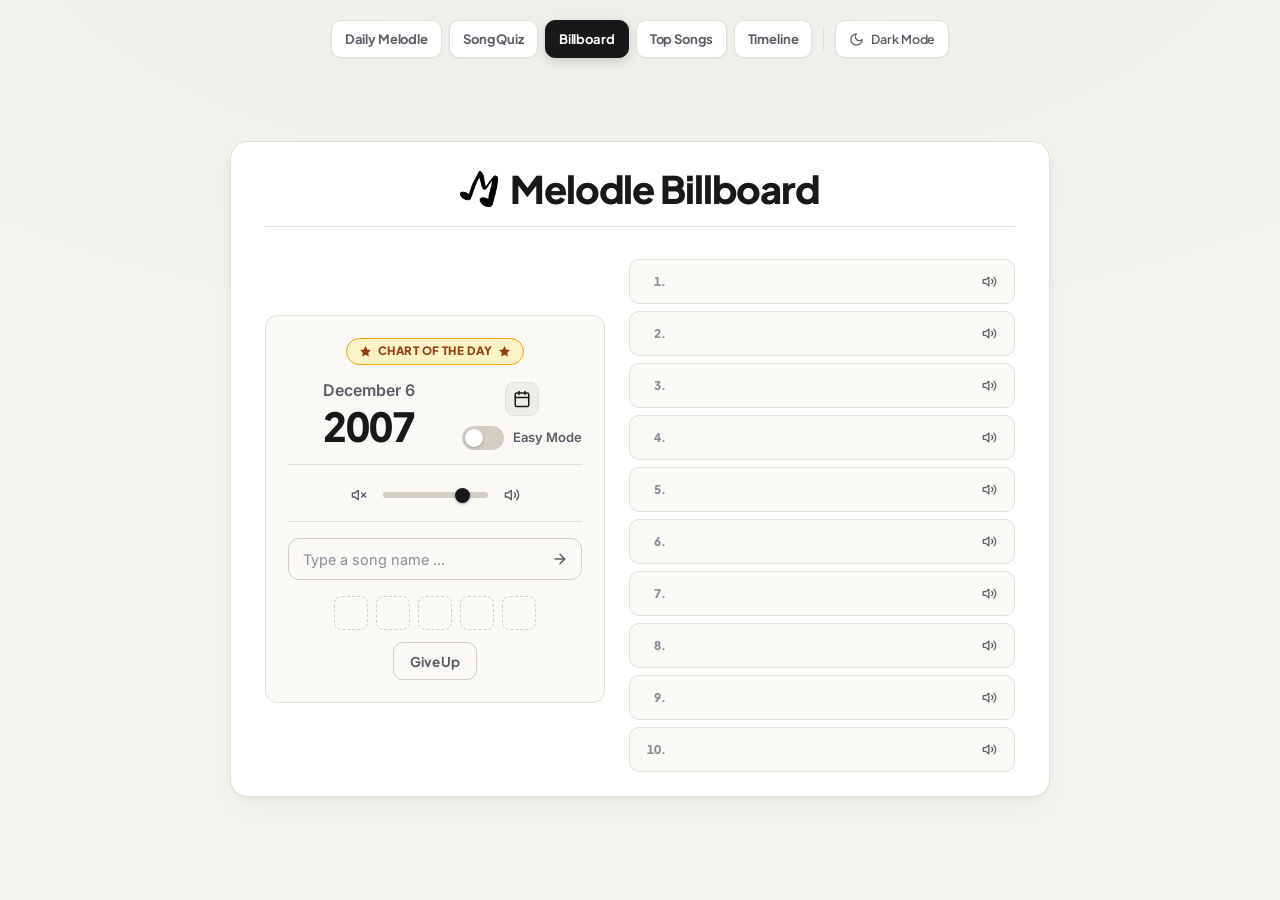
==== commit 001e0e13: "added top 50 quizzes" ====
--- a/billboard.html
+++ b/billboard.html
@@ -16,6 +16,7 @@
 		<a href="index.html">Daily Melodle</a>
 		<a href="quiz.html">Song Quiz</a>
 		<a href="billboard.html" class="active">Billboard</a>
+		<a href="topsongs.html">Top Songs</a>
 		<a href="timeline.html">Timeline</a>
 		<div class="nav-divider"></div>
 		<button type="button" class="theme-toggle" id="themeToggle" onclick="toggleTheme()" aria-label="Toggle color theme">Dark Mode</button>
--- a/styles.css
+++ b/styles.css
@@ -1,6 +1,6 @@
 /* ==========================================================================
    Melodle Design System — Editorial Light & Studio Vinyl Dark
-   Shared across index.html, quiz.html, billboard.html, and timeline.html
+   Shared across index.html, quiz.html, billboard.html, topsongs.html, and timeline.html
    ========================================================================== */
 
 @import url('https://fonts.googleapis.com/css2?family=Inter:wght@400;500;600;700&family=Plus+Jakarta+Sans:wght@600;700;800&display=swap');
@@ -2361,6 +2361,184 @@
 }
 
 /* ==========================================================================
+   Page 5: Top Songs (topsongs.html)
+   ========================================================================== */
+
+.container.topsongs-container {
+	width: 1200px;
+	max-width: calc(100vw - 360px);
+}
+
+.ts-eyebrow {
+	font-family: var(--font-display);
+	font-size: 11.5px;
+	font-weight: 800;
+	letter-spacing: 0.06em;
+	text-transform: uppercase;
+	color: var(--text-muted);
+	text-align: center;
+	margin-bottom: 14px;
+}
+
+.ts-year-grid {
+	display: flex;
+	flex-direction: column;
+	gap: 8px;
+	max-width: 760px;
+	margin: 0 auto 6px;
+}
+
+.ts-decade-row {
+	display: grid;
+	grid-template-columns: 64px repeat(10, minmax(0, 1fr));
+	gap: 6px;
+	align-items: center;
+}
+
+.ts-decade-label {
+	font-family: var(--font-display);
+	font-size: 12.5px;
+	font-weight: 800;
+	color: var(--text-muted);
+	text-align: right;
+	padding-right: 6px;
+}
+
+.ts-year-btn {
+	height: 38px;
+	padding: 0;
+	border-radius: 9px;
+	background: var(--bg-slot);
+	border: 1px solid var(--border-subtle);
+	color: var(--text-primary);
+	font-family: var(--font-display);
+	font-size: 13px;
+	font-weight: 700;
+	font-variant-numeric: tabular-nums;
+}
+
+.ts-year-btn:hover:not(:disabled) {
+	background: var(--accent);
+	border-color: var(--accent);
+	color: var(--accent-fg);
+}
+
+.ts-year-btn:disabled {
+	opacity: 0.35;
+}
+
+.ts-year-btn.is-empty {
+	visibility: hidden;
+}
+
+.ts-game-header {
+	display: grid;
+	grid-template-columns: minmax(0, 1fr) auto minmax(0, 1fr);
+	align-items: center;
+	gap: 16px;
+	margin-bottom: 16px;
+}
+
+.ts-back-btn {
+	justify-self: start;
+	height: 34px;
+	padding: 0 12px;
+	font-size: 13px;
+}
+
+.ts-year-title {
+	font-family: var(--font-display);
+	font-size: 34px;
+	font-weight: 800;
+	letter-spacing: -0.02em;
+	line-height: 1;
+	font-variant-numeric: tabular-nums;
+	color: var(--text-primary);
+}
+
+.ts-header-right {
+	justify-self: end;
+	display: flex;
+	align-items: center;
+	gap: 18px;
+}
+
+.ts-search-row {
+	display: grid;
+	grid-template-columns: minmax(0, 1fr) auto auto;
+	gap: 16px;
+	align-items: center;
+	margin-bottom: 14px;
+}
+
+.ts-miss-count {
+	font-family: var(--font-display);
+	font-size: 13px;
+	font-weight: 700;
+	color: var(--text-secondary);
+	font-variant-numeric: tabular-nums;
+	white-space: nowrap;
+}
+
+.ts-miss-count b {
+	color: var(--text-primary);
+}
+
+.ts-gameover-row {
+	display: none;
+	grid-template-columns: 150px minmax(0, 1fr) 150px;
+	gap: 16px;
+	align-items: center;
+	margin: 2px 0 14px;
+}
+
+.ts-gameover-row .gameover-stack {
+	grid-column: 2;
+	display: flex;
+	justify-self: center;
+}
+
+.ts-next-btn {
+	grid-column: 3;
+	justify-self: end;
+}
+
+.ts-columns-grid {
+	display: grid;
+	grid-template-columns: repeat(5, minmax(0, 1fr));
+	gap: 10px;
+	width: 100%;
+}
+
+.ts-columns-grid .track-slot {
+	padding: 6px 8px;
+	gap: 7px;
+}
+
+.ts-columns-grid .num-box {
+	min-width: 20px;
+}
+
+.ts-slot-label {
+	display: block;
+	min-width: 0;
+	white-space: nowrap;
+	overflow: hidden;
+	text-overflow: ellipsis;
+}
+
+.ts-slot-artist {
+	display: block;
+	font-size: 11px;
+	font-weight: 500;
+	color: var(--text-muted);
+	white-space: nowrap;
+	overflow: hidden;
+	text-overflow: ellipsis;
+	line-height: 1.2;
+}
+
+/* ==========================================================================
    Responsive Breakpoints
    ========================================================================== */
 
@@ -2385,6 +2563,15 @@
 	}
 	.mode-nav .theme-toggle {
 		width: auto;
+	}
+	.container.topsongs-container {
+		max-width: 100%;
+	}
+}
+
+@media (max-width: 1100px) {
+	.ts-columns-grid {
+		grid-template-columns: repeat(3, minmax(0, 1fr));
 	}
 }
 
@@ -2412,6 +2599,29 @@
 	.quiz-columns-grid {
 		grid-template-columns: 1fr;
 	}
+	.ts-columns-grid {
+		grid-template-columns: 1fr;
+	}
+	.ts-search-row,
+	.ts-game-header,
+	.ts-gameover-row {
+		grid-template-columns: 1fr;
+		justify-items: center;
+	}
+	.ts-gameover-row .gameover-stack,
+	.ts-next-btn,
+	.ts-back-btn,
+	.ts-header-right {
+		grid-column: 1;
+		justify-self: center;
+	}
+	.ts-decade-row {
+		grid-template-columns: repeat(5, minmax(0, 1fr));
+	}
+	.ts-decade-label {
+		grid-column: 1 / -1;
+		text-align: left;
+	}
 }
 
 @media (max-width: 640px) {
